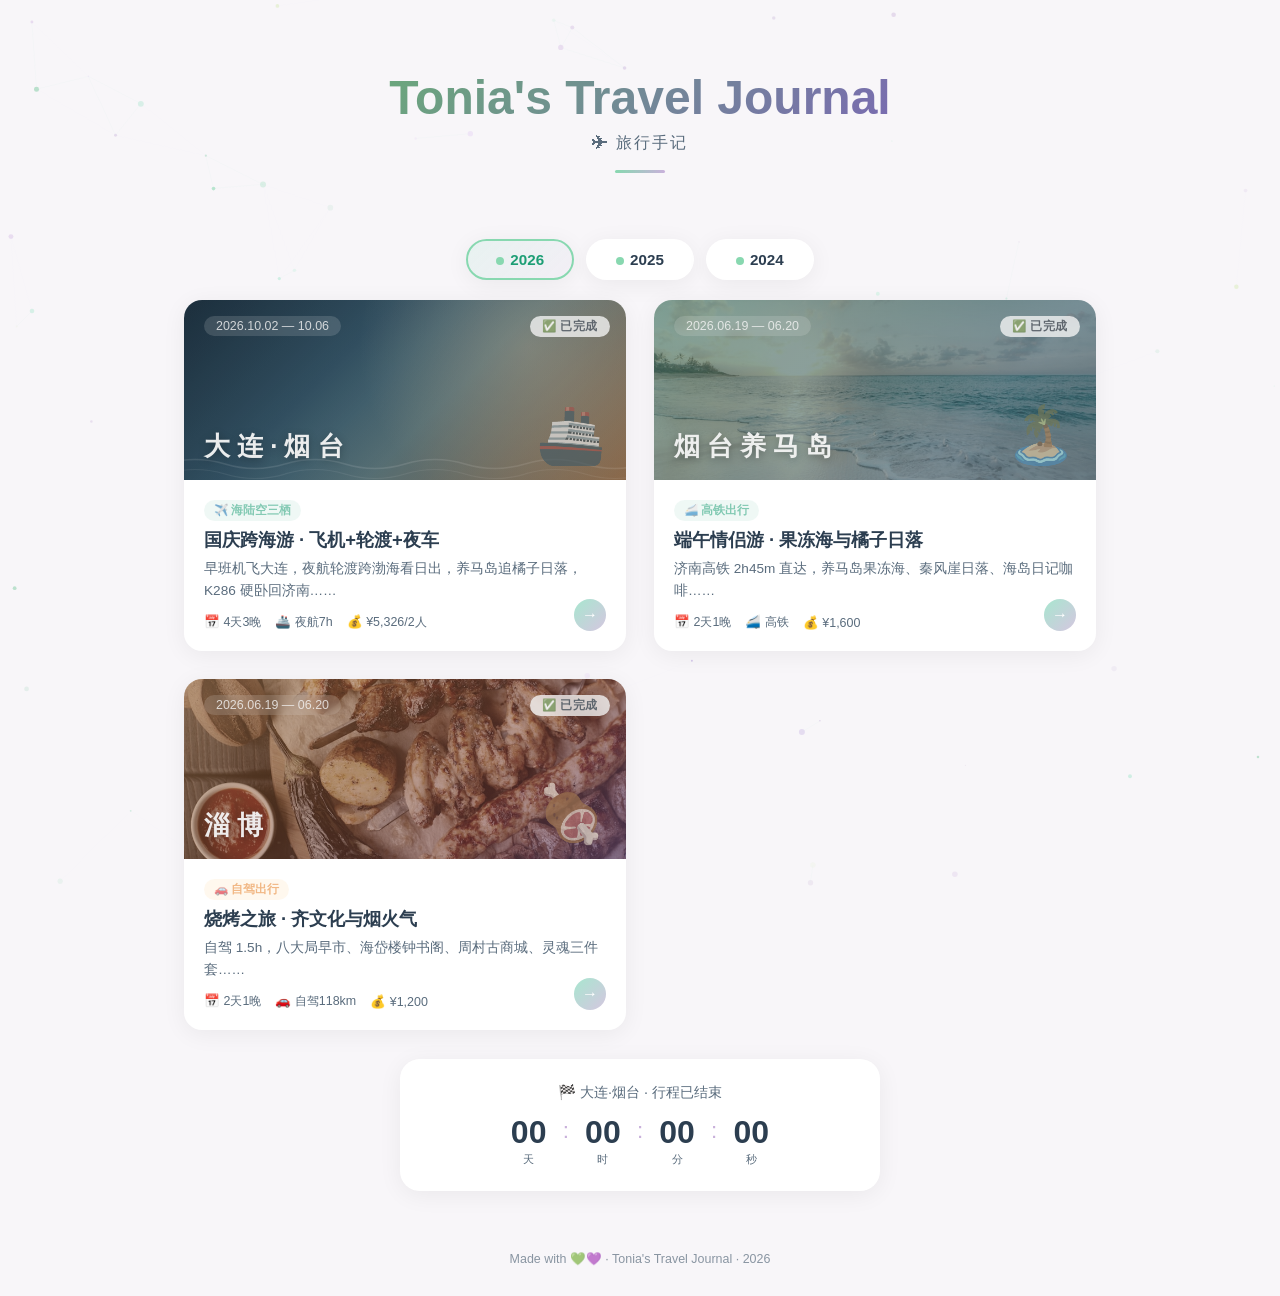
==== index.html @ 4a94d190 "feat: 主页列表显示过期行程状态 - 过期行程自动加「✅ 已完成」徽章并轻度弱化（按 card-date 日期自动判断，无需手工维护） - 行程进行中自动显示「🔥 进行中」徽章 - 倒计时区分「已" ====
<!DOCTYPE html>
<html lang="zh-CN">
<head>
<meta charset="UTF-8">
<meta name="viewport" content="width=device-width, initial-scale=1.0">
<meta name="description" content="Tonia's Travel Journal · 旅行手记 — 记录每一次出发，大连跨海夜航、烟台果冻海、淄博烧烤、更多在路上……">
<meta property="og:title" content="Tonia's Travel Journal · 旅行手记">
<meta property="og:description" content="大连·烟台跨海四日、烟台养马岛果冻海、淄博烧烤烟火气——飞机、轮渡、高铁，攻略尽在旅行手记">
<meta property="og:type" content="website">
<title>Tonia's Travel Journal · 旅行手记</title>
<link rel="icon" type="image/png" sizes="32x32" href="assets/favicon-32.png">
<link rel="icon" type="image/png" sizes="16x16" href="assets/favicon-16.png">
<link rel="apple-touch-icon" sizes="128x128" href="assets/favicon-128.png">
<style>
:root {
    --green-light:#a8e6cf; --green-mid:#88d8b0; --purple-light:#d5c6e0; --purple-mid:#c9b1db;
    --bg:#f8f6f9; --text:#2c3e50; --text-light:#5a6c7d; --white:#fff;
    --shadow:0 4px 24px rgba(0,0,0,0.06); --shadow-hover:0 12px 40px rgba(0,0,0,0.1);
}
*{margin:0;padding:0;box-sizing:border-box}
body{
    font-family:-apple-system,BlinkMacSystemFont,'PingFang SC','Noto Sans SC',sans-serif;
    background:var(--bg);color:var(--text);min-height:100vh;overflow-x:hidden;
}
/* 入场动画 — 弹性渐显 */
body{animation:pageEnter .6s ease-out}
@keyframes pageEnter{from{opacity:0}to{opacity:1}}
/* 页面过渡遮罩 — 毛玻璃 + 波纹 */
#page-transition{
    position:fixed;inset:0;z-index:9999;
    background:radial-gradient(circle at center,rgba(168,230,207,.92),rgba(213,198,224,.96),rgba(200,180,220,.98));
    pointer-events:none;opacity:0;transition:opacity .4s cubic-bezier(.4,0,.2,1);
    display:flex;align-items:center;justify-content:center;
}
#page-transition.active{opacity:1}
#page-transition .ripple{
    width:0;height:0;border-radius:50%;
    background:rgba(255,255,255,.4);
    position:absolute;top:50%;left:50%;transform:translate(-50%,-50%);
    transition:width .45s cubic-bezier(.26,.53,.74,.98),height .45s cubic-bezier(.26,.53,.74,.98);
}
#page-transition.active .ripple{width:120vmax;height:120vmax}
#page-transition .loading-dots{
    position:relative;z-index:1;display:flex;gap:10px;
}
#page-transition .dot{
    width:10px;height:10px;border-radius:50%;background:#fff;
    animation:dotBounce 1.2s ease-in-out infinite;
}
#page-transition .dot:nth-child(1){animation-delay:0s;background:var(--green-mid)}
#page-transition .dot:nth-child(2){animation-delay:.15s;background:var(--purple-mid)}
#page-transition .dot:nth-child(3){animation-delay:.3s;background:var(--green-mid)}
@keyframes dotBounce{0%,80%,100%{transform:translateY(0)}40%{transform:translateY(-16px)}}

/* 粒子 */
#particles{position:fixed;top:0;left:0;width:100%;height:100%;z-index:0;pointer-events:none}

/* 容器 */
.container{position:relative;z-index:1;max-width:960px;margin:0 auto;padding:0 24px}

/* Hero — 渐变光标扫过 */
.hero{text-align:center;padding:70px 20px 20px}
.hero h1{
    font-size:clamp(2rem,5vw,3rem);font-weight:800;
    background:linear-gradient(135deg,#66bb6a 0%,#7e57c2 50%,#66bb6a 100%);
    background-size:200% 200%;-webkit-background-clip:text;-webkit-text-fill-color:transparent;background-clip:text;
    margin-bottom:8px;animation:shimmer 3s ease-in-out infinite;
}
@keyframes shimmer{0%,100%{background-position:0% 50%}50%{background-position:100% 50%}}
.hero .subtitle{font-size:1rem;color:var(--text-light);letter-spacing:2px}
.hero .divider{width:50px;height:3px;background:linear-gradient(90deg,var(--green-mid),var(--purple-mid));border-radius:2px;margin:16px auto}

/* 年度时间线标签 */
.year-tabs{display:flex;justify-content:center;gap:12px;margin:30px 0 10px;flex-wrap:wrap}
.year-tab{
    padding:10px 28px;border-radius:30px;cursor:pointer;font-weight:700;font-size:0.95rem;
    background:var(--white);box-shadow:var(--shadow);transition:all 0.25s;
    border:2px solid transparent;position:relative;z-index:1;
}
.year-tab.active{
    border-color:var(--green-mid);color:#1D9E75;
    background:linear-gradient(135deg,rgba(168,230,207,0.2),rgba(213,198,224,0.15));
}
.year-tab:hover:not(.active){transform:translateY(-2px);box-shadow:var(--shadow-hover)}
.year-tab .year-dot{display:inline-block;width:8px;height:8px;border-radius:50%;background:var(--green-mid);margin-right:6px;vertical-align:middle}
.year-tab.active .year-dot{animation:pulse-dot 1.5s infinite}
@keyframes pulse-dot{0%,100%{opacity:1;transform:scale(1)}50%{opacity:0.4;transform:scale(1.5)}}

/* 年内容 */
.year-content{display:none;animation:fadeInUp 0.5s ease-out}
.year-content.active{display:block}

/* 空年提示 */
.empty-year{text-align:center;padding:40px 20px;color:var(--text-light);opacity:0.6}
.empty-year .empty-icon{font-size:3rem;margin-bottom:8px}

/* 旅行卡片 — 弹性交错入场 */
.travel-grid{display:grid;grid-template-columns:repeat(auto-fit,minmax(340px,1fr));gap:28px;padding:10px 0 30px}
.travel-card{
    background:var(--white);border-radius:18px;overflow:hidden;box-shadow:var(--shadow);
    transition:all .4s cubic-bezier(.34,1.56,.64,1);cursor:pointer;
    text-decoration:none;color:inherit;display:block;position:relative;
    animation:cardSpring .6s cubic-bezier(.34,1.56,.64,1) both;
}
.travel-card:nth-child(1){animation-delay:.08s}
.travel-card:nth-child(2){animation-delay:.18s}
.travel-card:nth-child(3){animation-delay:.28s}
@keyframes cardSpring{from{opacity:0;transform:translateY(40px) scale(.92)}to{opacity:1;transform:translateY(0) scale(1)}}
.travel-card:hover{transform:translateY(-6px) scale(1.015);box-shadow:0 20px 50px rgba(0,0,0,.12)}
.travel-card:active{transform:translateY(-3px) scale(.99)}

/* 卡片头部 */
.card-header-img{height:180px;position:relative;overflow:hidden}
.card-header-img.yantai{background:url('assets/yantai-bg.jpg') center/cover}
.card-header-img.yantai::after{content:'';position:absolute;inset:0;background:linear-gradient(135deg,rgba(29,158,117,.6) 0%,rgba(13,107,79,.5) 30%,rgba(26,107,138,.5) 70%,rgba(13,79,107,.6) 100%);z-index:1}
.card-header-img.zibo{background:url('assets/zibo-bg.jpg') center/cover}
.card-header-img.zibo::after{content:'';position:absolute;inset:0;background:linear-gradient(135deg,rgba(230,126,34,.6) 0%,rgba(211,84,0,.5) 30%,rgba(192,57,43,.5) 70%,rgba(142,68,173,.6) 100%);z-index:1}
/* 大连·烟台 — 纯 CSS 海景（无外部配图依赖） */
.card-header-img.dalian-yantai{
    background-image:
        radial-gradient(circle at 78% 26%, rgba(255,201,122,.38) 0%, transparent 46%),
        url("data:image/svg+xml,%3Csvg xmlns='http://www.w3.org/2000/svg' width='240' height='46'%3E%3Cpath d='M0 30 Q 30 21 60 30 T 120 30 T 180 30 T 240 30' stroke='rgba(255,255,255,0.17)' stroke-width='1.4' fill='none'/%3E%3Cpath d='M0 40 Q 30 31 60 40 T 120 40 T 180 40 T 240 40' stroke='rgba(255,255,255,0.11)' stroke-width='1.2' fill='none'/%3E%3C/svg%3E"),
        linear-gradient(135deg,#08304f 0%,#12567f 34%,#3d7f8c 58%,#b4651f 100%);
    background-size:cover,240px 46px,cover;
    background-position:center,bottom,center;
    background-repeat:no-repeat,repeat-x,no-repeat;
}
.card-header-img.dalian-yantai::after{content:'';position:absolute;inset:0;background:linear-gradient(135deg,rgba(10,58,92,.42) 0%,rgba(29,106,143,.28) 45%,rgba(180,101,31,.34) 100%);z-index:1}
.card-header-img .card-emoji{position:absolute;font-size:3.5rem;bottom:12px;right:20px;opacity:.7;animation:float 3s ease-in-out infinite;z-index:2}
@keyframes float{0%,100%{transform:translateY(0)}50%{transform:translateY(-8px)}}
.card-header-img .card-city{position:absolute;bottom:16px;left:20px;color:rgba(255,255,255,.95);font-size:1.6rem;font-weight:700;text-shadow:0 2px 8px rgba(0,0,0,.3);z-index:2}
.card-header-img .card-date{position:absolute;top:16px;left:20px;color:rgba(255,255,255,.8);font-size:.78rem;background:rgba(255,255,255,.15);padding:3px 12px;border-radius:20px;backdrop-filter:blur(4px);z-index:2}
/* 行程状态徽章 — JS 按 card-date 自动判断插入 */
.card-status{
    position:absolute;top:16px;right:16px;font-size:.72rem;font-weight:700;
    padding:3px 12px;border-radius:20px;z-index:2;backdrop-filter:blur(4px);
    display:inline-flex;align-items:center;gap:4px;letter-spacing:.5px;
}
.card-status.ongoing{background:rgba(230,126,34,.92);color:#fff;box-shadow:0 2px 10px rgba(230,126,34,.4)}
.card-status.past{background:rgba(255,255,255,.78);color:#5a6c7d}
/* 过期行程 — 轻度弱化但仍可点击回看 */
.travel-card.past .card-header-img{filter:saturate(.45) brightness(.96)}
.travel-card.past .trip-type{opacity:.55}
.travel-card.past:hover{transform:translateY(-6px) scale(1.015)} /* 弱化但保留 hover 反馈 */
/* 卡片内容 */
.card-body{padding:20px}
.trip-type{display:inline-block;font-size:.72rem;font-weight:600;padding:3px 10px;border-radius:12px;margin-bottom:6px}
.trip-type.self-drive{background:rgba(255,152,0,.12);color:#e67e22}
.trip-type.train{background:rgba(29,158,117,.12);color:#1D9E75}
.card-body h3{font-size:1.15rem;font-weight:700;margin-bottom:6px}
.card-body p{font-size:.85rem;color:var(--text-light);line-height:1.6;margin-bottom:12px}
.card-meta{display:flex;gap:14px;font-size:.78rem;color:var(--text-light);flex-wrap:wrap}
.card-meta span{display:flex;align-items:center;gap:4px}
.card-arrow{position:absolute;bottom:20px;right:20px;width:32px;height:32px;border-radius:50%;background:linear-gradient(135deg,var(--green-light),var(--purple-light));display:flex;align-items:center;justify-content:center;color:#fff;font-size:1rem;transition:transform .3s}
.travel-card:hover .card-arrow{transform:translateX(4px)}

/* 倒计时 */
.countdown-section{max-width:480px;margin:0 auto 30px;padding:24px 20px;background:var(--white);border-radius:20px;box-shadow:var(--shadow);text-align:center}
.countdown-label{font-size:.9rem;color:var(--text-light);margin-bottom:12px}
.countdown-digits{display:flex;align-items:center;justify-content:center;gap:6px}
.cd-unit{display:flex;flex-direction:column;align-items:center;min-width:56px}
.cd-num{font-size:2rem;font-weight:800;color:var(--text);font-variant-numeric:tabular-nums}
.cd-label{font-size:.68rem;color:var(--text-light);margin-top:2px}
.cd-sep{font-size:1.4rem;color:var(--purple-mid);font-weight:300;align-self:flex-start;margin-top:4px}

.footer{text-align:center;padding:30px 20px;font-size:.78rem;color:var(--text-light);opacity:.7}

@media(max-width:768px){
    .hero{padding:50px 16px 16px}
    .hero h1{font-size:1.7rem}
    .travel-grid{grid-template-columns:1fr;padding:6px 0 30px}
    .year-tab{padding:8px 20px;font-size:.85rem}
    .card-header-img{height:150px}
    .cd-num{font-size:1.5rem}
}
</style>
</head>
<body>

<canvas id="particles"></canvas>
<div id="page-transition"><div class="ripple"></div><div class="loading-dots"><div class="dot"></div><div class="dot"></div><div class="dot"></div></div></div>

<div class="container">
    <header class="hero">
        <h1>Tonia's Travel Journal</h1>
        <p class="subtitle">✈ 旅行手记</p>
        <div class="divider"></div>
    </header>

    <!-- 年度标签 -->
    <div class="year-tabs" id="year-tabs">
        <div class="year-tab active" data-year="2026"><span class="year-dot"></span>2026</div>
        <div class="year-tab" data-year="2025"><span class="year-dot"></span>2025</div>
        <div class="year-tab" data-year="2024"><span class="year-dot"></span>2024</div>
    </div>

    <!-- 2026 -->
    <div class="year-content active" data-year="2026">
        <div class="travel-grid">
            <a href="dalian-yantai-20261001/" class="travel-card" onclick="return navigateTo(event,this.href)">
                <div class="card-header-img dalian-yantai">
                    <div class="card-date">2026.10.02 — 10.06</div>
                    <div class="card-city">大 连 · 烟 台</div>
                    <div class="card-emoji">🚢</div>
                </div>
                <div class="card-body">
                    <span class="trip-type train">✈️ 海陆空三栖</span>
                    <h3>国庆跨海游 · 飞机+轮渡+夜车</h3>
                    <p>早班机飞大连，夜航轮渡跨渤海看日出，养马岛追橘子日落，K286 硬卧回济南……</p>
                    <div class="card-meta">
                        <span>📅 4天3晚</span><span>🚢 夜航7h</span><span>💰 ¥5,326/2人</span>
                    </div>
                </div>
                <div class="card-arrow">→</div>
            </a>
            <a href="yantai/" class="travel-card" onclick="return navigateTo(event,this.href)">
                <div class="card-header-img yantai">
                    <div class="card-date">2026.06.19 — 06.20</div>
                    <div class="card-city">烟 台 养 马 岛</div>
                    <div class="card-emoji">🏝️</div>
                </div>
                <div class="card-body">
                    <span class="trip-type train">🚄 高铁出行</span>
                    <h3>端午情侣游 · 果冻海与橘子日落</h3>
                    <p>济南高铁 2h45m 直达，养马岛果冻海、秦风崖日落、海岛日记咖啡……</p>
                    <div class="card-meta">
                        <span>📅 2天1晚</span><span>🚄 高铁</span><span>💰 ¥1,600</span>
                    </div>
                </div>
                <div class="card-arrow">→</div>
            </a>
            <a href="zibo/" class="travel-card" onclick="return navigateTo(event,this.href)">
                <div class="card-header-img zibo">
                    <div class="card-date">2026.06.19 — 06.20</div>
                    <div class="card-city">淄 博</div>
                    <div class="card-emoji">🍖</div>
                </div>
                <div class="card-body">
                    <span class="trip-type self-drive">🚗 自驾出行</span>
                    <h3>烧烤之旅 · 齐文化与烟火气</h3>
                    <p>自驾 1.5h，八大局早市、海岱楼钟书阁、周村古商城、灵魂三件套……</p>
                    <div class="card-meta">
                        <span>📅 2天1晚</span><span>🚗 自驾118km</span><span>💰 ¥1,200</span>
                    </div>
                </div>
                <div class="card-arrow">→</div>
            </a>
        </div>
        <div class="countdown-section">
            <div class="countdown-label">⏳ 距离出发</div>
            <div class="countdown-digits">
                <div class="cd-unit"><span class="cd-num" id="cd-days">--</span><span class="cd-label">天</span></div>
                <div class="cd-sep">:</div>
                <div class="cd-unit"><span class="cd-num" id="cd-hours">--</span><span class="cd-label">时</span></div>
                <div class="cd-sep">:</div>
                <div class="cd-unit"><span class="cd-num" id="cd-mins">--</span><span class="cd-label">分</span></div>
                <div class="cd-sep">:</div>
                <div class="cd-unit"><span class="cd-num" id="cd-secs">--</span><span class="cd-label">秒</span></div>
            </div>
        </div>
    </div>

    <!-- 2025 -->
    <div class="year-content" data-year="2025">
        <div class="empty-year">
            <div class="empty-icon">🗺️</div>
            <p>2025 年的旅行故事尚未记录</p>
            <p style="font-size:.8rem;margin-top:4px">期待你的第一篇旅行手记 ✨</p>
        </div>
    </div>

    <!-- 2024 -->
    <div class="year-content" data-year="2024">
        <div class="empty-year">
            <div class="empty-icon">🧭</div>
            <p>2024 年的旅行故事尚未记录</p>
            <p style="font-size:.8rem;margin-top:4px">期待你的第一篇旅行手记 ✨</p>
        </div>
    </div>

    <footer class="footer">Made with 💚💜 · Tonia's Travel Journal · 2026</footer>
</div>

<script>
// ========== 粒子动画 ==========
(function(){
    var c=document.getElementById('particles'),ctx=c.getContext('2d'),ps=[],w,h,mouse={x:-999,y:-999};
    function rz(){w=c.width=innerWidth;h=c.height=innerHeight}
    rz();addEventListener('resize',rz);
    if(matchMedia('(pointer:fine)').matches){
        addEventListener('mousemove',function(e){mouse.x=e.clientX;mouse.y=e.clientY});
        addEventListener('mouseleave',function(){mouse.x=-999;mouse.y=-999});
    }
    var gs=['#a8e6cf','#88d8b0','#b8f0d8','#dcedc1','#7ecba1'];
    var ps2=['#d5c6e0','#c9b1db','#e8d5f5','#b39ddb','#dcc8e8'];
    function P(){
        this.x=Math.random()*w;this.y=Math.random()*h;this.s=.6+Math.random()*2.4;
        this.sx=(Math.random()-.5)*.5;this.sy=(Math.random()-.5)*.5;
        this.isG=Math.random()>.5;this.c=this.isG?gs[Math.floor(Math.random()*gs.length)]:ps2[Math.floor(Math.random()*ps2.length)];
        this.a=.15+Math.random()*.35;this.ps=.005+Math.random()*.015;this.pd=Math.random()>.5?1:-1;
    }
    P.prototype.u=function(){
        this.a+=this.ps*this.pd;if(this.a>=.6)this.pd=-1;if(this.a<=.12)this.pd=1;
        var dx=mouse.x-this.x,dy=mouse.y-this.y,dist=Math.sqrt(dx*dx+dy*dy);
        if(dist<150&&dist>0){var f=.3/(dist*.03+1);this.sx+=dx*f*.01;this.sy+=dy*f*.01}
        this.x+=this.sx;this.y+=this.sy;this.sx*=.999;this.sy*=.999;
        if(this.x>w+20)this.x=-20;if(this.x<-20)this.x=w+20;
        if(this.y>h+20)this.y=-20;if(this.y<-20)this.y=h+20;
    };
    P.prototype.d=function(){ctx.beginPath();ctx.arc(this.x,this.y,this.s,0,Math.PI*2);ctx.fillStyle=this.c;ctx.globalAlpha=this.a;ctx.fill();ctx.globalAlpha=1};
    var cnt=Math.min(Math.floor(w*h/15000),90);
    for(var i=0;i<cnt;i++)ps.push(new P());
    function anim(){
        ctx.clearRect(0,0,w,h);
        for(var i=0;i<ps.length;i++){ps[i].u();ps[i].d();
            for(var j=i+1;j<ps.length;j++){var dx=ps[i].x-ps[j].x,dy=ps[i].y-ps[j].y,d=dx*dx+dy*dy;
                if(d<10000){ctx.beginPath();ctx.moveTo(ps[i].x,ps[i].y);ctx.lineTo(ps[j].x,ps[j].y);
                    ctx.strokeStyle=d<5000?'rgba(168,230,207,.1)':'rgba(213,198,224,.05)';ctx.lineWidth=.5;ctx.stroke()}}}
        requestAnimationFrame(anim);
    }
    anim();
})();

// ========== 年度切换 ==========
document.getElementById('year-tabs').addEventListener('click',function(e){
    var tab=e.target.closest('.year-tab');if(!tab)return;
    var year=tab.dataset.year;
    document.querySelectorAll('.year-tab').forEach(function(t){t.classList.toggle('active',t===tab)});
    document.querySelectorAll('.year-content').forEach(function(c){c.classList.toggle('active',c.dataset.year===year)});
});

// ========== 行程状态自动标识（已过期 / 进行中） ==========
// 解析卡片 .card-date 文本（如 "2026.10.02 — 10.06"），按当天日期自动打状态：
// 结束日 < 今天 → 已完成（徽章+弱化）；今天在行程内 → 进行中（徽章）。未来行程不加徽章。
(function(){
    var today=new Date();today.setHours(0,0,0,0);
    document.querySelectorAll('.travel-card .card-date').forEach(function(el){
        var m=el.textContent.trim().match(/(\d{4})\.(\d{2})\.(\d{2})(?:\s*[—–-]\s*(\d{1,2})\.(\d{1,2}))?/);
        if(!m)return;
        var y=+m[1],sm=+m[2],sd=+m[3];
        var em=m[4]?+m[4]:sm,ed=m[5]?+m[5]:sd;
        var start=new Date(y,sm-1,sd),end=new Date(y,em-1,ed);
        var card=el.closest('.travel-card'),img=el.parentElement;
        if(today>end){
            card.classList.add('past');
            var b=document.createElement('div');
            b.className='card-status past';b.textContent='✅ 已完成';
            img.appendChild(b);
        }else if(today>=start&&today<=end){
            var b2=document.createElement('div');
            b2.className='card-status ongoing';b2.textContent='🔥 进行中';
            img.appendChild(b2);
        }
    });
})();

// ========== 页面过渡动画 ==========
var transition=document.getElementById('page-transition');
function navigateTo(e,url){
    e.preventDefault();
    transition.classList.add('active');
    setTimeout(function(){window.location.href=url},350);
    return false;
}
// 从子页面返回时检测 referrer
(function(){
    if(document.referrer&&(document.referrer.includes('yantai')||document.referrer.includes('zibo')||document.referrer.includes('dalian'))){
        transition.classList.add('active');
        setTimeout(function(){transition.classList.remove('active')},100);
    }
})();

// ========== 倒计时 ==========
(function(){
    // 大连·烟台国庆行程：2026-10-02 05:00 从制锦市出发，10-06 23:59 结束
    var target=new Date('2026-10-02T05:00:00+08:00').getTime();
    var tripEnd=new Date('2026-10-06T23:59:59+08:00').getTime();
    var de=document.getElementById('cd-days'),he=document.getElementById('cd-hours'),me=document.getElementById('cd-mins'),se=document.getElementById('cd-secs');
    var lbl=document.querySelector('.countdown-label');
    function pad(n){return n<10?'0'+n:n}
    function tick(){
        var now=Date.now(),diff=target-now;
        if(diff<=0){
            de.textContent='00';he.textContent='00';me.textContent='00';se.textContent='00';
            if(lbl)lbl.textContent=now>tripEnd?'🏁 大连·烟台 · 行程已结束':'🎉 已在路上 · 大连·烟台';
            return}
        de.textContent=pad(Math.floor(diff/864e5));
        he.textContent=pad(Math.floor((diff%864e5)/36e5));
        me.textContent=pad(Math.floor((diff%36e5)/6e4));
        se.textContent=pad(Math.floor((diff%6e4)/1e3));
    }
    tick();setInterval(tick,1e3);
})();
</script>
</body>
</html>
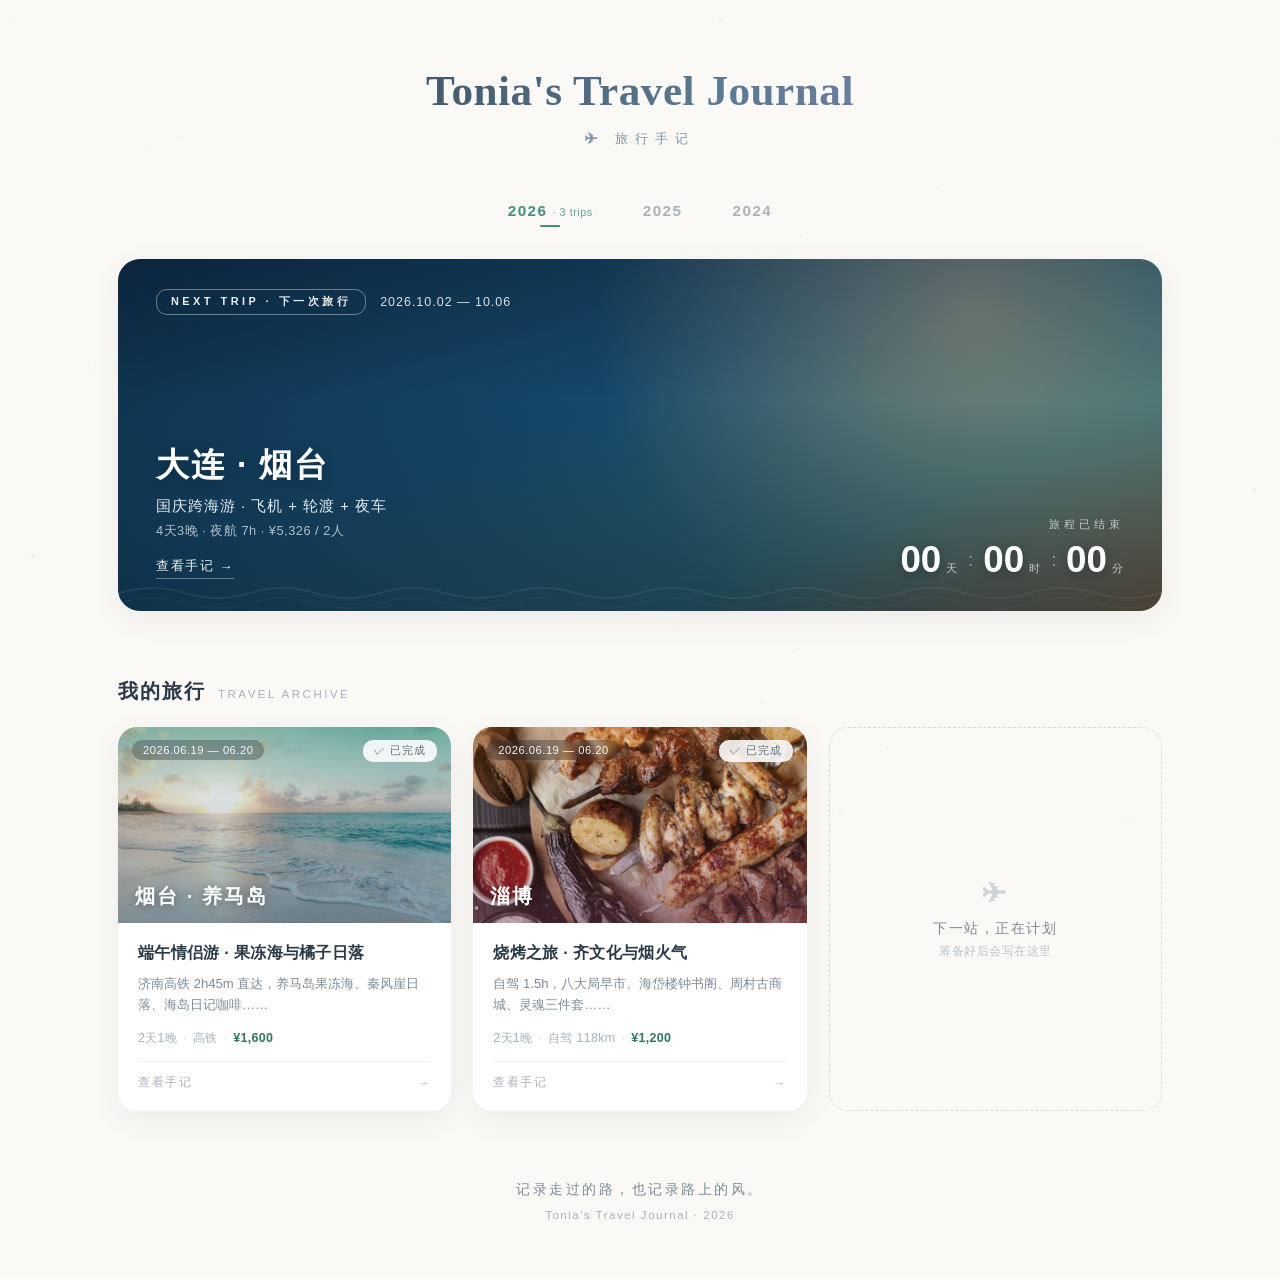
==== commit 75cc127d: "feat: 主页 UI 重构为数字旅行手账风格 - 整体宽度收至 1100px，暖白底色 + Georgia serif 杂志感标题 - 年份切换弱化为文字 + 细下划线（2026 · 3 trips" ====
--- a/index.html
+++ b/index.html
@@ -12,24 +12,29 @@
 <link rel="icon" type="image/png" sizes="16x16" href="assets/favicon-16.png">
 <link rel="apple-touch-icon" sizes="128x128" href="assets/favicon-128.png">
 <style>
-:root {
-    --green-light:#a8e6cf; --green-mid:#88d8b0; --purple-light:#d5c6e0; --purple-mid:#c9b1db;
-    --bg:#f8f6f9; --text:#2c3e50; --text-light:#5a6c7d; --white:#fff;
-    --shadow:0 4px 24px rgba(0,0,0,0.06); --shadow-hover:0 12px 40px rgba(0,0,0,0.1);
+:root{
+    --bg:#faf9f6; --card:#ffffff;
+    --text:#2c3a47; --text-light:#7d8b99; --text-faint:#a8b2bc;
+    --teal:#3f9179; --teal-deep:#2e7562;
+    --mist:#7d95ad; --lav:#a99bc4;
+    --orange:#cf8a55;
+    --shadow:0 8px 30px rgba(44,58,71,.07);
+    --shadow-hover:0 14px 40px rgba(44,58,71,.12);
 }
 *{margin:0;padding:0;box-sizing:border-box}
 body{
     font-family:-apple-system,BlinkMacSystemFont,'PingFang SC','Noto Sans SC',sans-serif;
     background:var(--bg);color:var(--text);min-height:100vh;overflow-x:hidden;
-}
-/* 入场动画 — 弹性渐显 */
+    -webkit-font-smoothing:antialiased;
+}
 body{animation:pageEnter .6s ease-out}
 @keyframes pageEnter{from{opacity:0}to{opacity:1}}
-/* 页面过渡遮罩 — 毛玻璃 + 波纹 */
+
+/* 页面过渡遮罩 */
 #page-transition{
     position:fixed;inset:0;z-index:9999;
-    background:radial-gradient(circle at center,rgba(168,230,207,.92),rgba(213,198,224,.96),rgba(200,180,220,.98));
-    pointer-events:none;opacity:0;transition:opacity .4s cubic-bezier(.4,0,.2,1);
+    background:radial-gradient(circle at center,rgba(228,240,234,.94),rgba(226,222,238,.96));
+    pointer-events:none;opacity:0;transition:opacity .35s ease;
     display:flex;align-items:center;justify-content:center;
 }
 #page-transition.active{opacity:1}
@@ -40,138 +45,204 @@
     transition:width .45s cubic-bezier(.26,.53,.74,.98),height .45s cubic-bezier(.26,.53,.74,.98);
 }
 #page-transition.active .ripple{width:120vmax;height:120vmax}
-#page-transition .loading-dots{
-    position:relative;z-index:1;display:flex;gap:10px;
-}
-#page-transition .dot{
-    width:10px;height:10px;border-radius:50%;background:#fff;
-    animation:dotBounce 1.2s ease-in-out infinite;
-}
-#page-transition .dot:nth-child(1){animation-delay:0s;background:var(--green-mid)}
-#page-transition .dot:nth-child(2){animation-delay:.15s;background:var(--purple-mid)}
-#page-transition .dot:nth-child(3){animation-delay:.3s;background:var(--green-mid)}
-@keyframes dotBounce{0%,80%,100%{transform:translateY(0)}40%{transform:translateY(-16px)}}
-
-/* 粒子 */
+#page-transition .loading-dots{position:relative;z-index:1;display:flex;gap:9px}
+#page-transition .dot{width:8px;height:8px;border-radius:50%;background:#fff;animation:dotBounce 1.2s ease-in-out infinite}
+#page-transition .dot:nth-child(1){animation-delay:0s;background:var(--teal)}
+#page-transition .dot:nth-child(2){animation-delay:.15s;background:var(--lav)}
+#page-transition .dot:nth-child(3){animation-delay:.3s;background:var(--teal)}
+@keyframes dotBounce{0%,80%,100%{transform:translateY(0)}40%{transform:translateY(-12px)}}
+
+/* 背景 — 轻微星点轨迹 */
 #particles{position:fixed;top:0;left:0;width:100%;height:100%;z-index:0;pointer-events:none}
 
-/* 容器 */
-.container{position:relative;z-index:1;max-width:960px;margin:0 auto;padding:0 24px}
-
-/* Hero — 渐变光标扫过 */
-.hero{text-align:center;padding:70px 20px 20px}
+/* 容器 — 旅行杂志宽度 */
+.container{position:relative;z-index:1;max-width:1100px;margin:0 auto;padding:0 28px}
+
+/* ─── Header ─── */
+.hero{text-align:center;padding:66px 20px 0}
 .hero h1{
-    font-size:clamp(2rem,5vw,3rem);font-weight:800;
-    background:linear-gradient(135deg,#66bb6a 0%,#7e57c2 50%,#66bb6a 100%);
-    background-size:200% 200%;-webkit-background-clip:text;-webkit-text-fill-color:transparent;background-clip:text;
-    margin-bottom:8px;animation:shimmer 3s ease-in-out infinite;
-}
-@keyframes shimmer{0%,100%{background-position:0% 50%}50%{background-position:100% 50%}}
-.hero .subtitle{font-size:1rem;color:var(--text-light);letter-spacing:2px}
-.hero .divider{width:50px;height:3px;background:linear-gradient(90deg,var(--green-mid),var(--purple-mid));border-radius:2px;margin:16px auto}
-
-/* 年度时间线标签 */
-.year-tabs{display:flex;justify-content:center;gap:12px;margin:30px 0 10px;flex-wrap:wrap}
+    font-family:Georgia,'Times New Roman','Noto Serif SC',serif;
+    font-size:clamp(2rem,4.4vw,2.7rem);font-weight:600;letter-spacing:.5px;
+    background:linear-gradient(118deg,#2c3a47 0%,#5b7a93 58%,#8a7fae 100%);
+    -webkit-background-clip:text;-webkit-text-fill-color:transparent;background-clip:text;
+}
+.hero .subtitle{
+    margin-top:15px;font-size:.82rem;color:var(--mist);letter-spacing:7px;font-weight:400;
+}
+
+/* ─── 年份切换 — 弱化为文字 + 细下划线 ─── */
+.year-tabs{display:flex;justify-content:center;gap:46px;margin-top:50px}
 .year-tab{
-    padding:10px 28px;border-radius:30px;cursor:pointer;font-weight:700;font-size:0.95rem;
-    background:var(--white);box-shadow:var(--shadow);transition:all 0.25s;
-    border:2px solid transparent;position:relative;z-index:1;
-}
-.year-tab.active{
-    border-color:var(--green-mid);color:#1D9E75;
-    background:linear-gradient(135deg,rgba(168,230,207,0.2),rgba(213,198,224,0.15));
-}
-.year-tab:hover:not(.active){transform:translateY(-2px);box-shadow:var(--shadow-hover)}
-.year-tab .year-dot{display:inline-block;width:8px;height:8px;border-radius:50%;background:var(--green-mid);margin-right:6px;vertical-align:middle}
-.year-tab.active .year-dot{animation:pulse-dot 1.5s infinite}
-@keyframes pulse-dot{0%,100%{opacity:1;transform:scale(1)}50%{opacity:0.4;transform:scale(1.5)}}
-
-/* 年内容 */
-.year-content{display:none;animation:fadeInUp 0.5s ease-out}
+    cursor:pointer;font-size:.95rem;font-weight:600;letter-spacing:1.5px;
+    color:var(--text-faint);padding:4px 2px;position:relative;transition:color .22s ease;
+}
+.year-tab .n{font-size:.68rem;font-weight:400;letter-spacing:.5px;margin-left:5px;opacity:.8}
+.year-tab:hover{color:var(--text-light)}
+.year-tab.active{color:var(--teal)}
+.year-tab.active::after{
+    content:'';position:absolute;left:50%;transform:translateX(-50%);bottom:-4px;
+    width:20px;height:2px;border-radius:1px;background:var(--teal);
+}
+.year-content{display:none;animation:fadeInUp .45s ease-out}
 .year-content.active{display:block}
+@keyframes fadeInUp{from{opacity:0;transform:translateY(10px)}to{opacity:1;transform:translateY(0)}}
 
 /* 空年提示 */
-.empty-year{text-align:center;padding:40px 20px;color:var(--text-light);opacity:0.6}
-.empty-year .empty-icon{font-size:3rem;margin-bottom:8px}
-
-/* 旅行卡片 — 弹性交错入场 */
-.travel-grid{display:grid;grid-template-columns:repeat(auto-fit,minmax(340px,1fr));gap:28px;padding:10px 0 30px}
-.travel-card{
-    background:var(--white);border-radius:18px;overflow:hidden;box-shadow:var(--shadow);
-    transition:all .4s cubic-bezier(.34,1.56,.64,1);cursor:pointer;
-    text-decoration:none;color:inherit;display:block;position:relative;
-    animation:cardSpring .6s cubic-bezier(.34,1.56,.64,1) both;
-}
-.travel-card:nth-child(1){animation-delay:.08s}
-.travel-card:nth-child(2){animation-delay:.18s}
-.travel-card:nth-child(3){animation-delay:.28s}
-@keyframes cardSpring{from{opacity:0;transform:translateY(40px) scale(.92)}to{opacity:1;transform:translateY(0) scale(1)}}
-.travel-card:hover{transform:translateY(-6px) scale(1.015);box-shadow:0 20px 50px rgba(0,0,0,.12)}
-.travel-card:active{transform:translateY(-3px) scale(.99)}
-
-/* 卡片头部 */
-.card-header-img{height:180px;position:relative;overflow:hidden}
-.card-header-img.yantai{background:url('assets/yantai-bg.jpg') center/cover}
-.card-header-img.yantai::after{content:'';position:absolute;inset:0;background:linear-gradient(135deg,rgba(29,158,117,.6) 0%,rgba(13,107,79,.5) 30%,rgba(26,107,138,.5) 70%,rgba(13,79,107,.6) 100%);z-index:1}
-.card-header-img.zibo{background:url('assets/zibo-bg.jpg') center/cover}
-.card-header-img.zibo::after{content:'';position:absolute;inset:0;background:linear-gradient(135deg,rgba(230,126,34,.6) 0%,rgba(211,84,0,.5) 30%,rgba(192,57,43,.5) 70%,rgba(142,68,173,.6) 100%);z-index:1}
-/* 大连·烟台 — 纯 CSS 海景（无外部配图依赖） */
-.card-header-img.dalian-yantai{
+.empty-year{text-align:center;padding:72px 20px;color:var(--text-faint)}
+.empty-year .empty-icon{font-size:2.2rem;margin-bottom:12px;opacity:.7}
+.empty-year p{font-size:.9rem;letter-spacing:1px}
+.empty-year p+p{font-size:.78rem;margin-top:6px;opacity:.8}
+
+/* ─── NEXT TRIP 主卡片 ─── */
+.next-trip{
+    display:block;margin-top:36px;text-decoration:none;color:#fff;
+    border-radius:22px;overflow:hidden;position:relative;
     background-image:
-        radial-gradient(circle at 78% 26%, rgba(255,201,122,.38) 0%, transparent 46%),
-        url("data:image/svg+xml,%3Csvg xmlns='http://www.w3.org/2000/svg' width='240' height='46'%3E%3Cpath d='M0 30 Q 30 21 60 30 T 120 30 T 180 30 T 240 30' stroke='rgba(255,255,255,0.17)' stroke-width='1.4' fill='none'/%3E%3Cpath d='M0 40 Q 30 31 60 40 T 120 40 T 180 40 T 240 40' stroke='rgba(255,255,255,0.11)' stroke-width='1.2' fill='none'/%3E%3C/svg%3E"),
-        linear-gradient(135deg,#08304f 0%,#12567f 34%,#3d7f8c 58%,#b4651f 100%);
-    background-size:cover,240px 46px,cover;
+        radial-gradient(circle at 82% 16%, rgba(255,196,128,.38) 0%, transparent 42%),
+        url("data:image/svg+xml,%3Csvg xmlns='http://www.w3.org/2000/svg' width='260' height='52'%3E%3Cpath d='M0 34 Q 32 24 65 34 T 130 34 T 195 34 T 260 34' stroke='rgba(255,255,255,0.16)' stroke-width='1.4' fill='none'/%3E%3Cpath d='M0 44 Q 32 34 65 44 T 130 44 T 195 44 T 260 44' stroke='rgba(255,255,255,0.10)' stroke-width='1.2' fill='none'/%3E%3C/svg%3E"),
+        linear-gradient(158deg,#0c2740 0%,#15496b 44%,#2c6a78 74%,#9c6330 108%);
+    background-size:cover,260px 52px,cover;
     background-position:center,bottom,center;
     background-repeat:no-repeat,repeat-x,no-repeat;
-}
-.card-header-img.dalian-yantai::after{content:'';position:absolute;inset:0;background:linear-gradient(135deg,rgba(10,58,92,.42) 0%,rgba(29,106,143,.28) 45%,rgba(180,101,31,.34) 100%);z-index:1}
-.card-header-img .card-emoji{position:absolute;font-size:3.5rem;bottom:12px;right:20px;opacity:.7;animation:float 3s ease-in-out infinite;z-index:2}
-@keyframes float{0%,100%{transform:translateY(0)}50%{transform:translateY(-8px)}}
-.card-header-img .card-city{position:absolute;bottom:16px;left:20px;color:rgba(255,255,255,.95);font-size:1.6rem;font-weight:700;text-shadow:0 2px 8px rgba(0,0,0,.3);z-index:2}
-.card-header-img .card-date{position:absolute;top:16px;left:20px;color:rgba(255,255,255,.8);font-size:.78rem;background:rgba(255,255,255,.15);padding:3px 12px;border-radius:20px;backdrop-filter:blur(4px);z-index:2}
-/* 行程状态徽章 — JS 按 card-date 自动判断插入 */
+    box-shadow:var(--shadow);
+    transition:box-shadow .25s ease,transform .25s ease;
+}
+.next-trip::after{
+    content:'';position:absolute;inset:0;
+    background:linear-gradient(180deg,rgba(10,25,40,.16) 0%,rgba(10,25,40,.02) 40%,rgba(10,25,40,.5) 100%);
+    pointer-events:none;
+}
+.next-trip:hover{box-shadow:var(--shadow-hover);transform:translateY(-3px)}
+.next-trip:hover .nt-cta .ar{transform:translateX(4px)}
+.nt-content{position:relative;z-index:2;padding:30px 38px 32px;min-height:352px;display:flex;flex-direction:column}
+.nt-top{display:flex;align-items:center;gap:14px;flex-wrap:wrap}
+.nt-badge{
+    font-size:.68rem;font-weight:600;letter-spacing:3.5px;
+    color:rgba(255,255,255,.92);border:1px solid rgba(255,255,255,.4);
+    padding:5px 14px;border-radius:11px;backdrop-filter:blur(2px);
+}
+.nt-date{font-size:.78rem;letter-spacing:1px;color:rgba(255,255,255,.85)}
+.nt-main{display:flex;justify-content:space-between;align-items:flex-end;gap:32px;margin-top:auto;padding-top:56px}
+.nt-info h2{font-size:2.05rem;font-weight:700;letter-spacing:2px;text-shadow:0 2px 12px rgba(10,25,40,.35)}
+.nt-sub{margin-top:9px;font-size:.92rem;letter-spacing:1px;color:rgba(255,255,255,.9)}
+.nt-meta{margin-top:7px;font-size:.8rem;letter-spacing:.5px;color:rgba(255,255,255,.68)}
+.nt-cta{
+    display:inline-flex;align-items:center;gap:6px;margin-top:18px;
+    font-size:.8rem;letter-spacing:1.5px;color:rgba(255,255,255,.92);
+    border-bottom:1px solid rgba(255,255,255,.35);padding-bottom:3px;
+}
+.nt-cta .ar{display:inline-block;transition:transform .25s ease}
+/* NEXT TRIP 倒计时 */
+.nt-countdown{text-align:right;flex-shrink:0}
+.nt-cd-label{font-size:.7rem;letter-spacing:4px;color:rgba(255,255,255,.68);margin-bottom:10px}
+.nt-cd-digits{display:flex;align-items:baseline;gap:10px}
+.nt-cd-digits em{font-style:normal;font-size:1.1rem;font-weight:300;color:rgba(255,255,255,.5);align-self:center}
+.cd{display:inline-flex;align-items:baseline}
+.cd span{font-size:2.3rem;font-weight:700;font-variant-numeric:tabular-nums;line-height:1;text-shadow:0 2px 10px rgba(10,25,40,.3)}
+.cd i{font-style:normal;font-size:.68rem;margin-left:5px;color:rgba(255,255,255,.7);letter-spacing:1px}
+
+/* ─── 我的旅行 / Travel Archive ─── */
+.archive-head{margin-top:66px;display:flex;align-items:baseline;gap:12px}
+.archive-head h2{font-size:1.28rem;font-weight:700;letter-spacing:2px}
+.archive-head span{font-size:.72rem;letter-spacing:2.5px;color:var(--text-faint);font-weight:400}
+.archive-grid{display:grid;grid-template-columns:repeat(3,1fr);gap:22px;margin-top:22px}
+
+/* 历史旅行卡片 */
+.archive-card{
+    background:var(--card);border-radius:19px;overflow:hidden;
+    box-shadow:var(--shadow);text-decoration:none;color:inherit;display:block;
+    transition:transform .24s ease,box-shadow .24s ease;
+}
+.archive-card:hover{transform:translateY(-3px);box-shadow:var(--shadow-hover)}
+.archive-card:active{transform:translateY(-1px)}
+.card-media{position:relative;height:196px;overflow:hidden}
+.card-media i{position:absolute;inset:-4%;display:block;transition:transform .28s ease}
+.archive-card.yantai .card-media i{background:url('assets/yantai-bg.jpg') center/cover}
+.archive-card.zibo .card-media i{background:url('assets/zibo-bg.jpg') center/cover}
+.archive-card:hover .card-media i{transform:scale(1.035)}
+.card-media::after{
+    content:'';position:absolute;inset:0;
+    background:linear-gradient(180deg,rgba(28,40,52,.18) 0%,rgba(28,40,52,0) 34%,rgba(28,40,52,.44) 100%);
+}
+.archive-card.yantai .card-media::after{background:linear-gradient(180deg,rgba(29,158,117,.34) 0%,rgba(29,158,117,.04) 36%,rgba(13,79,107,.42) 100%)}
+.archive-card.zibo .card-media::after{background:linear-gradient(180deg,rgba(192,100,32,.3) 0%,rgba(192,100,32,.04) 36%,rgba(142,68,90,.4) 100%)}
+.card-date{
+    position:absolute;top:13px;left:14px;z-index:2;
+    font-size:.7rem;letter-spacing:.5px;color:rgba(255,255,255,.94);
+    background:rgba(20,30,40,.3);padding:4px 11px;border-radius:10px;backdrop-filter:blur(3px);
+}
+.card-city{
+    position:absolute;left:17px;bottom:13px;z-index:2;
+    font-size:1.28rem;font-weight:600;letter-spacing:2px;color:#fff;
+    text-shadow:0 1px 8px rgba(20,30,40,.4);
+}
+/* 状态标签 — 手账质感 */
 .card-status{
-    position:absolute;top:16px;right:16px;font-size:.72rem;font-weight:700;
-    padding:3px 12px;border-radius:20px;z-index:2;backdrop-filter:blur(4px);
-    display:inline-flex;align-items:center;gap:4px;letter-spacing:.5px;
-}
-.card-status.ongoing{background:rgba(230,126,34,.92);color:#fff;box-shadow:0 2px 10px rgba(230,126,34,.4)}
-.card-status.past{background:rgba(255,255,255,.78);color:#5a6c7d}
-/* 过期行程 — 轻度弱化但仍可点击回看 */
-.travel-card.past .card-header-img{filter:saturate(.45) brightness(.96)}
-.travel-card.past .trip-type{opacity:.55}
-.travel-card.past:hover{transform:translateY(-6px) scale(1.015)} /* 弱化但保留 hover 反馈 */
-/* 卡片内容 */
-.card-body{padding:20px}
-.trip-type{display:inline-block;font-size:.72rem;font-weight:600;padding:3px 10px;border-radius:12px;margin-bottom:6px}
-.trip-type.self-drive{background:rgba(255,152,0,.12);color:#e67e22}
-.trip-type.train{background:rgba(29,158,117,.12);color:#1D9E75}
-.card-body h3{font-size:1.15rem;font-weight:700;margin-bottom:6px}
-.card-body p{font-size:.85rem;color:var(--text-light);line-height:1.6;margin-bottom:12px}
-.card-meta{display:flex;gap:14px;font-size:.78rem;color:var(--text-light);flex-wrap:wrap}
-.card-meta span{display:flex;align-items:center;gap:4px}
-.card-arrow{position:absolute;bottom:20px;right:20px;width:32px;height:32px;border-radius:50%;background:linear-gradient(135deg,var(--green-light),var(--purple-light));display:flex;align-items:center;justify-content:center;color:#fff;font-size:1rem;transition:transform .3s}
-.travel-card:hover .card-arrow{transform:translateX(4px)}
-
-/* 倒计时 */
-.countdown-section{max-width:480px;margin:0 auto 30px;padding:24px 20px;background:var(--white);border-radius:20px;box-shadow:var(--shadow);text-align:center}
-.countdown-label{font-size:.9rem;color:var(--text-light);margin-bottom:12px}
-.countdown-digits{display:flex;align-items:center;justify-content:center;gap:6px}
-.cd-unit{display:flex;flex-direction:column;align-items:center;min-width:56px}
-.cd-num{font-size:2rem;font-weight:800;color:var(--text);font-variant-numeric:tabular-nums}
-.cd-label{font-size:.68rem;color:var(--text-light);margin-top:2px}
-.cd-sep{font-size:1.4rem;color:var(--purple-mid);font-weight:300;align-self:flex-start;margin-top:4px}
-
-.footer{text-align:center;padding:30px 20px;font-size:.78rem;color:var(--text-light);opacity:.7}
-
-@media(max-width:768px){
-    .hero{padding:50px 16px 16px}
-    .hero h1{font-size:1.7rem}
-    .travel-grid{grid-template-columns:1fr;padding:6px 0 30px}
-    .year-tab{padding:8px 20px;font-size:.85rem}
-    .card-header-img{height:150px}
-    .cd-num{font-size:1.5rem}
+    position:absolute;top:13px;right:14px;z-index:2;
+    font-size:.68rem;font-weight:500;letter-spacing:1px;
+    padding:4px 11px;border-radius:10px;
+}
+.card-status.past{background:rgba(255,255,255,.88);color:#61707d}
+.card-status.ongoing{background:rgba(207,138,85,.94);color:#fff}
+/* 过期卡片弱化 */
+.archive-card.past .card-media i{filter:saturate(.68) brightness(.97)}
+
+.card-body{padding:18px 20px 20px}
+.card-body h3{font-size:1.02rem;font-weight:700;letter-spacing:.3px;line-height:1.45}
+.card-body .desc{
+    margin-top:8px;font-size:.82rem;color:var(--text-light);line-height:1.65;
+    display:-webkit-box;-webkit-line-clamp:2;-webkit-box-orient:vertical;overflow:hidden;
+}
+.card-meta{margin-top:14px;font-size:.78rem;color:var(--text-faint);letter-spacing:.3px;display:flex;align-items:center;gap:6px;flex-wrap:wrap}
+.card-meta .dot-sep{opacity:.5}
+.card-meta b{font-weight:600;color:var(--teal-deep);font-variant-numeric:tabular-nums}
+.card-cta{
+    margin-top:14px;padding-top:13px;border-top:1px solid rgba(44,58,71,.07);
+    font-size:.74rem;letter-spacing:1.5px;color:var(--text-faint);
+    display:flex;align-items:center;justify-content:space-between;transition:color .22s ease;
+}
+.card-cta .ar{display:inline-block;transition:transform .25s ease}
+.archive-card:hover .card-cta{color:var(--teal)}
+.archive-card:hover .card-cta .ar{transform:translateX(4px)}
+
+/* 占位卡 — 下一站 */
+.archive-card.placeholder{
+    border:1.5px dashed rgba(44,58,71,.16);box-shadow:none;background:transparent;
+    display:flex;align-items:center;justify-content:center;min-height:380px;cursor:default;
+    transition:border-color .24s ease;
+}
+.archive-card.placeholder:hover{transform:none;box-shadow:none;border-color:rgba(63,145,121,.3)}
+.ph-body{text-align:center;color:var(--text-faint);padding:30px}
+.ph-body .ph-icon{font-size:1.5rem;opacity:.55;display:block}
+.ph-body p{margin-top:12px;font-size:.88rem;letter-spacing:1.5px;color:var(--text-light)}
+.ph-body .ph-sub{display:block;margin-top:6px;font-size:.72rem;letter-spacing:.5px;opacity:.75}
+
+/* ─── Footer ─── */
+.footer{text-align:center;padding:70px 20px 58px}
+.footer .f-quote{font-size:.85rem;color:var(--text-light);letter-spacing:2.5px}
+.footer .f-meta{margin-top:10px;font-size:.72rem;color:var(--text-faint);letter-spacing:1.5px}
+
+/* ─── 响应式 ─── */
+@media(max-width:1199px){
+    .archive-grid{grid-template-columns:repeat(2,1fr)}
+}
+@media(max-width:767px){
+    .hero{padding:52px 16px 0}
+    .hero h1{font-size:1.72rem}
+    .hero .subtitle{letter-spacing:5px;font-size:.78rem}
+    .year-tabs{gap:32px;margin-top:40px}
+    .container{padding:0 18px}
+    .next-trip{border-radius:19px}
+    .nt-content{padding:24px 22px 26px;min-height:0}
+    .nt-main{flex-direction:column;align-items:flex-start;gap:26px;padding-top:40px}
+    .nt-info h2{font-size:1.6rem}
+    .nt-countdown{text-align:left}
+    .cd span{font-size:1.9rem}
+    .archive-grid{grid-template-columns:1fr;gap:18px}
+    .archive-head{margin-top:52px}
+    .card-media{height:200px}
+    .archive-card.placeholder{min-height:180px}
+    .footer{padding:56px 20px 48px}
 }
 </style>
 </head>
@@ -181,82 +252,91 @@
 <div id="page-transition"><div class="ripple"></div><div class="loading-dots"><div class="dot"></div><div class="dot"></div><div class="dot"></div></div></div>
 
 <div class="container">
+
     <header class="hero">
         <h1>Tonia's Travel Journal</h1>
         <p class="subtitle">✈ 旅行手记</p>
-        <div class="divider"></div>
     </header>
 
-    <!-- 年度标签 -->
+    <!-- 年份切换 -->
     <div class="year-tabs" id="year-tabs">
-        <div class="year-tab active" data-year="2026"><span class="year-dot"></span>2026</div>
-        <div class="year-tab" data-year="2025"><span class="year-dot"></span>2025</div>
-        <div class="year-tab" data-year="2024"><span class="year-dot"></span>2024</div>
+        <div class="year-tab active" data-year="2026">2026<span class="n">· 3 trips</span></div>
+        <div class="year-tab" data-year="2025">2025</div>
+        <div class="year-tab" data-year="2024">2024</div>
     </div>
 
     <!-- 2026 -->
     <div class="year-content active" data-year="2026">
-        <div class="travel-grid">
-            <a href="dalian-yantai-20261001/" class="travel-card" onclick="return navigateTo(event,this.href)">
-                <div class="card-header-img dalian-yantai">
-                    <div class="card-date">2026.10.02 — 10.06</div>
-                    <div class="card-city">大 连 · 烟 台</div>
-                    <div class="card-emoji">🚢</div>
+
+        <!-- NEXT TRIP — 下一次旅行 -->
+        <a href="dalian-yantai-20261001/" class="next-trip" onclick="return navigateTo(event,this.href)">
+            <div class="nt-content">
+                <div class="nt-top">
+                    <span class="nt-badge">NEXT TRIP · 下一次旅行</span>
+                    <span class="nt-date">2026.10.02 — 10.06</span>
+                </div>
+                <div class="nt-main">
+                    <div class="nt-info">
+                        <h2>大连 · 烟台</h2>
+                        <p class="nt-sub">国庆跨海游 · 飞机 + 轮渡 + 夜车</p>
+                        <p class="nt-meta">4天3晚 · 夜航 7h · ¥5,326 / 2人</p>
+                        <span class="nt-cta">查看手记 <span class="ar">→</span></span>
+                    </div>
+                    <div class="nt-countdown">
+                        <div class="nt-cd-label">距离出发</div>
+                        <div class="nt-cd-digits">
+                            <div class="cd"><span id="cd-days">--</span><i>天</i></div>
+                            <em>:</em>
+                            <div class="cd"><span id="cd-hours">--</span><i>时</i></div>
+                            <em>:</em>
+                            <div class="cd"><span id="cd-mins">--</span><i>分</i></div>
+                        </div>
+                    </div>
+                </div>
+            </div>
+        </a>
+
+        <!-- 我的旅行 / Travel Archive -->
+        <div class="archive-head">
+            <h2>我的旅行</h2>
+            <span>TRAVEL ARCHIVE</span>
+        </div>
+        <div class="archive-grid">
+
+            <a href="yantai/" class="archive-card yantai" onclick="return navigateTo(event,this.href)">
+                <div class="card-media"><i></i>
+                    <div class="card-date">2026.06.19 — 06.20</div>
+                    <div class="card-city">烟台 · 养马岛</div>
                 </div>
                 <div class="card-body">
-                    <span class="trip-type train">✈️ 海陆空三栖</span>
-                    <h3>国庆跨海游 · 飞机+轮渡+夜车</h3>
-                    <p>早班机飞大连，夜航轮渡跨渤海看日出，养马岛追橘子日落，K286 硬卧回济南……</p>
-                    <div class="card-meta">
-                        <span>📅 4天3晚</span><span>🚢 夜航7h</span><span>💰 ¥5,326/2人</span>
-                    </div>
-                </div>
-                <div class="card-arrow">→</div>
+                    <h3>端午情侣游 · 果冻海与橘子日落</h3>
+                    <p class="desc">济南高铁 2h45m 直达，养马岛果冻海、秦风崖日落、海岛日记咖啡……</p>
+                    <div class="card-meta">2天1晚 <span class="dot-sep">·</span> 高铁 <span class="dot-sep">·</span> <b>¥1,600</b></div>
+                    <div class="card-cta">查看手记 <span class="ar">→</span></div>
+                </div>
             </a>
-            <a href="yantai/" class="travel-card" onclick="return navigateTo(event,this.href)">
-                <div class="card-header-img yantai">
+
+            <a href="zibo/" class="archive-card zibo" onclick="return navigateTo(event,this.href)">
+                <div class="card-media"><i></i>
                     <div class="card-date">2026.06.19 — 06.20</div>
-                    <div class="card-city">烟 台 养 马 岛</div>
-                    <div class="card-emoji">🏝️</div>
+                    <div class="card-city">淄博</div>
                 </div>
                 <div class="card-body">
-                    <span class="trip-type train">🚄 高铁出行</span>
-                    <h3>端午情侣游 · 果冻海与橘子日落</h3>
-                    <p>济南高铁 2h45m 直达，养马岛果冻海、秦风崖日落、海岛日记咖啡……</p>
-                    <div class="card-meta">
-                        <span>📅 2天1晚</span><span>🚄 高铁</span><span>💰 ¥1,600</span>
-                    </div>
-                </div>
-                <div class="card-arrow">→</div>
+                    <h3>烧烤之旅 · 齐文化与烟火气</h3>
+                    <p class="desc">自驾 1.5h，八大局早市、海岱楼钟书阁、周村古商城、灵魂三件套……</p>
+                    <div class="card-meta">2天1晚 <span class="dot-sep">·</span> 自驾 118km <span class="dot-sep">·</span> <b>¥1,200</b></div>
+                    <div class="card-cta">查看手记 <span class="ar">→</span></div>
+                </div>
             </a>
-            <a href="zibo/" class="travel-card" onclick="return navigateTo(event,this.href)">
-                <div class="card-header-img zibo">
-                    <div class="card-date">2026.06.19 — 06.20</div>
-                    <div class="card-city">淄 博</div>
-                    <div class="card-emoji">🍖</div>
-                </div>
-                <div class="card-body">
-                    <span class="trip-type self-drive">🚗 自驾出行</span>
-                    <h3>烧烤之旅 · 齐文化与烟火气</h3>
-                    <p>自驾 1.5h，八大局早市、海岱楼钟书阁、周村古商城、灵魂三件套……</p>
-                    <div class="card-meta">
-                        <span>📅 2天1晚</span><span>🚗 自驾118km</span><span>💰 ¥1,200</span>
-                    </div>
-                </div>
-                <div class="card-arrow">→</div>
-            </a>
-        </div>
-        <div class="countdown-section">
-            <div class="countdown-label">⏳ 距离出发</div>
-            <div class="countdown-digits">
-                <div class="cd-unit"><span class="cd-num" id="cd-days">--</span><span class="cd-label">天</span></div>
-                <div class="cd-sep">:</div>
-                <div class="cd-unit"><span class="cd-num" id="cd-hours">--</span><span class="cd-label">时</span></div>
-                <div class="cd-sep">:</div>
-                <div class="cd-unit"><span class="cd-num" id="cd-mins">--</span><span class="cd-label">分</span></div>
-                <div class="cd-sep">:</div>
-                <div class="cd-unit"><span class="cd-num" id="cd-secs">--</span><span class="cd-label">秒</span></div>
+
+            <div class="archive-card placeholder">
+                <div class="ph-body">
+                    <span class="ph-icon">✈</span>
+                    <p>下一站，正在计划</p>
+                    <span class="ph-sub">筹备好后会写在这里</span>
+                </div>
             </div>
+
         </div>
     </div>
 
@@ -265,24 +345,27 @@
         <div class="empty-year">
             <div class="empty-icon">🗺️</div>
             <p>2025 年的旅行故事尚未记录</p>
-            <p style="font-size:.8rem;margin-top:4px">期待你的第一篇旅行手记 ✨</p>
+            <p>期待你的第一篇旅行手记 ✨</p>
         </div>
     </div>
 
     <!-- 2024 -->
     <div class="year-content" data-year="2024">
         <div class="empty-year">
-            <div class="empty-icon">🧭</div>
+            <div class="empty-icon">🗺️</div>
             <p>2024 年的旅行故事尚未记录</p>
-            <p style="font-size:.8rem;margin-top:4px">期待你的第一篇旅行手记 ✨</p>
+            <p>期待你的第一篇旅行手记 ✨</p>
         </div>
     </div>
 
-    <footer class="footer">Made with 💚💜 · Tonia's Travel Journal · 2026</footer>
+    <footer class="footer">
+        <p class="f-quote">记录走过的路，也记录路上的风。</p>
+        <p class="f-meta">Tonia's Travel Journal · 2026</p>
+    </footer>
 </div>
 
 <script>
-// ========== 粒子动画 ==========
+// ========== 背景星点 — 轻量减法 ==========
 (function(){
     var c=document.getElementById('particles'),ctx=c.getContext('2d'),ps=[],w,h,mouse={x:-999,y:-999};
     function rz(){w=c.width=innerWidth;h=c.height=innerHeight}
@@ -291,31 +374,30 @@
         addEventListener('mousemove',function(e){mouse.x=e.clientX;mouse.y=e.clientY});
         addEventListener('mouseleave',function(){mouse.x=-999;mouse.y=-999});
     }
-    var gs=['#a8e6cf','#88d8b0','#b8f0d8','#dcedc1','#7ecba1'];
-    var ps2=['#d5c6e0','#c9b1db','#e8d5f5','#b39ddb','#dcc8e8'];
+    var gs=['#a8cbb8','#88b3a0','#c2d8ce','#cfc4dd','#b3a8c9'];
     function P(){
-        this.x=Math.random()*w;this.y=Math.random()*h;this.s=.6+Math.random()*2.4;
-        this.sx=(Math.random()-.5)*.5;this.sy=(Math.random()-.5)*.5;
-        this.isG=Math.random()>.5;this.c=this.isG?gs[Math.floor(Math.random()*gs.length)]:ps2[Math.floor(Math.random()*ps2.length)];
-        this.a=.15+Math.random()*.35;this.ps=.005+Math.random()*.015;this.pd=Math.random()>.5?1:-1;
+        this.x=Math.random()*w;this.y=Math.random()*h;this.s=.5+Math.random()*1.6;
+        this.sx=(Math.random()-.5)*.35;this.sy=(Math.random()-.5)*.35;
+        this.c=gs[Math.floor(Math.random()*gs.length)];
+        this.a=.08+Math.random()*.12;this.ps=.004+Math.random()*.01;this.pd=Math.random()>.5?1:-1;
     }
     P.prototype.u=function(){
-        this.a+=this.ps*this.pd;if(this.a>=.6)this.pd=-1;if(this.a<=.12)this.pd=1;
+        this.a+=this.ps*this.pd;if(this.a>=.2)this.pd=-1;if(this.a<=.06)this.pd=1;
         var dx=mouse.x-this.x,dy=mouse.y-this.y,dist=Math.sqrt(dx*dx+dy*dy);
-        if(dist<150&&dist>0){var f=.3/(dist*.03+1);this.sx+=dx*f*.01;this.sy+=dy*f*.01}
+        if(dist<140&&dist>0){var f=.22/(dist*.03+1);this.sx+=dx*f*.008;this.sy+=dy*f*.008}
         this.x+=this.sx;this.y+=this.sy;this.sx*=.999;this.sy*=.999;
         if(this.x>w+20)this.x=-20;if(this.x<-20)this.x=w+20;
         if(this.y>h+20)this.y=-20;if(this.y<-20)this.y=h+20;
     };
     P.prototype.d=function(){ctx.beginPath();ctx.arc(this.x,this.y,this.s,0,Math.PI*2);ctx.fillStyle=this.c;ctx.globalAlpha=this.a;ctx.fill();ctx.globalAlpha=1};
-    var cnt=Math.min(Math.floor(w*h/15000),90);
+    var cnt=Math.min(Math.floor(w*h/30000),44);
     for(var i=0;i<cnt;i++)ps.push(new P());
     function anim(){
         ctx.clearRect(0,0,w,h);
         for(var i=0;i<ps.length;i++){ps[i].u();ps[i].d();
             for(var j=i+1;j<ps.length;j++){var dx=ps[i].x-ps[j].x,dy=ps[i].y-ps[j].y,d=dx*dx+dy*dy;
-                if(d<10000){ctx.beginPath();ctx.moveTo(ps[i].x,ps[i].y);ctx.lineTo(ps[j].x,ps[j].y);
-                    ctx.strokeStyle=d<5000?'rgba(168,230,207,.1)':'rgba(213,198,224,.05)';ctx.lineWidth=.5;ctx.stroke()}}}
+                if(d<9000){ctx.beginPath();ctx.moveTo(ps[i].x,ps[i].y);ctx.lineTo(ps[j].x,ps[j].y);
+                    ctx.strokeStyle='rgba(136,179,160,.045)';ctx.lineWidth=.5;ctx.stroke()}}}
         requestAnimationFrame(anim);
     }
     anim();
@@ -329,27 +411,27 @@
     document.querySelectorAll('.year-content').forEach(function(c){c.classList.toggle('active',c.dataset.year===year)});
 });
 
-// ========== 行程状态自动标识（已过期 / 进行中） ==========
-// 解析卡片 .card-date 文本（如 "2026.10.02 — 10.06"），按当天日期自动打状态：
-// 结束日 < 今天 → 已完成（徽章+弱化）；今天在行程内 → 进行中（徽章）。未来行程不加徽章。
+// ========== 历史旅行状态自动标识（已完成 / 进行中） ==========
+// 解析卡片 .card-date 文本（如 "2026.06.19 — 06.20"），按当天日期自动打状态：
+// 结束日 < 今天 → 已完成（徽章+图片降饱和）；今天在行程内 → 进行中。未来行程不加徽章。
 (function(){
     var today=new Date();today.setHours(0,0,0,0);
-    document.querySelectorAll('.travel-card .card-date').forEach(function(el){
+    document.querySelectorAll('.archive-card .card-date').forEach(function(el){
         var m=el.textContent.trim().match(/(\d{4})\.(\d{2})\.(\d{2})(?:\s*[—–-]\s*(\d{1,2})\.(\d{1,2}))?/);
         if(!m)return;
         var y=+m[1],sm=+m[2],sd=+m[3];
         var em=m[4]?+m[4]:sm,ed=m[5]?+m[5]:sd;
         var start=new Date(y,sm-1,sd),end=new Date(y,em-1,ed);
-        var card=el.closest('.travel-card'),img=el.parentElement;
+        var card=el.closest('.archive-card'),media=el.parentElement;
         if(today>end){
             card.classList.add('past');
             var b=document.createElement('div');
-            b.className='card-status past';b.textContent='✅ 已完成';
-            img.appendChild(b);
+            b.className='card-status past';b.textContent='✓ 已完成';
+            media.appendChild(b);
         }else if(today>=start&&today<=end){
             var b2=document.createElement('div');
-            b2.className='card-status ongoing';b2.textContent='🔥 进行中';
-            img.appendChild(b2);
+            b2.className='card-status ongoing';b2.textContent='进行中';
+            media.appendChild(b2);
         }
     });
 })();
@@ -370,27 +452,26 @@
     }
 })();
 
-// ========== 倒计时 ==========
+// ========== NEXT TRIP 倒计时（天 / 时 / 分） ==========
 (function(){
     // 大连·烟台国庆行程：2026-10-02 05:00 从制锦市出发，10-06 23:59 结束
     var target=new Date('2026-10-02T05:00:00+08:00').getTime();
     var tripEnd=new Date('2026-10-06T23:59:59+08:00').getTime();
-    var de=document.getElementById('cd-days'),he=document.getElementById('cd-hours'),me=document.getElementById('cd-mins'),se=document.getElementById('cd-secs');
-    var lbl=document.querySelector('.countdown-label');
+    var de=document.getElementById('cd-days'),he=document.getElementById('cd-hours'),me=document.getElementById('cd-mins');
+    var lbl=document.querySelector('.nt-cd-label');
     function pad(n){return n<10?'0'+n:n}
     function tick(){
         var now=Date.now(),diff=target-now;
         if(diff<=0){
-            de.textContent='00';he.textContent='00';me.textContent='00';se.textContent='00';
-            if(lbl)lbl.textContent=now>tripEnd?'🏁 大连·烟台 · 行程已结束':'🎉 已在路上 · 大连·烟台';
+            de.textContent='00';he.textContent='00';me.textContent='00';
+            if(lbl)lbl.textContent=now>tripEnd?'旅程已结束':'正在路上';
             return}
         de.textContent=pad(Math.floor(diff/864e5));
         he.textContent=pad(Math.floor((diff%864e5)/36e5));
         me.textContent=pad(Math.floor((diff%36e5)/6e4));
-        se.textContent=pad(Math.floor((diff%6e4)/1e3));
     }
-    tick();setInterval(tick,1e3);
+    tick();setInterval(tick,15e3);
 })();
 </script>
 </body>
-</html>+</html>
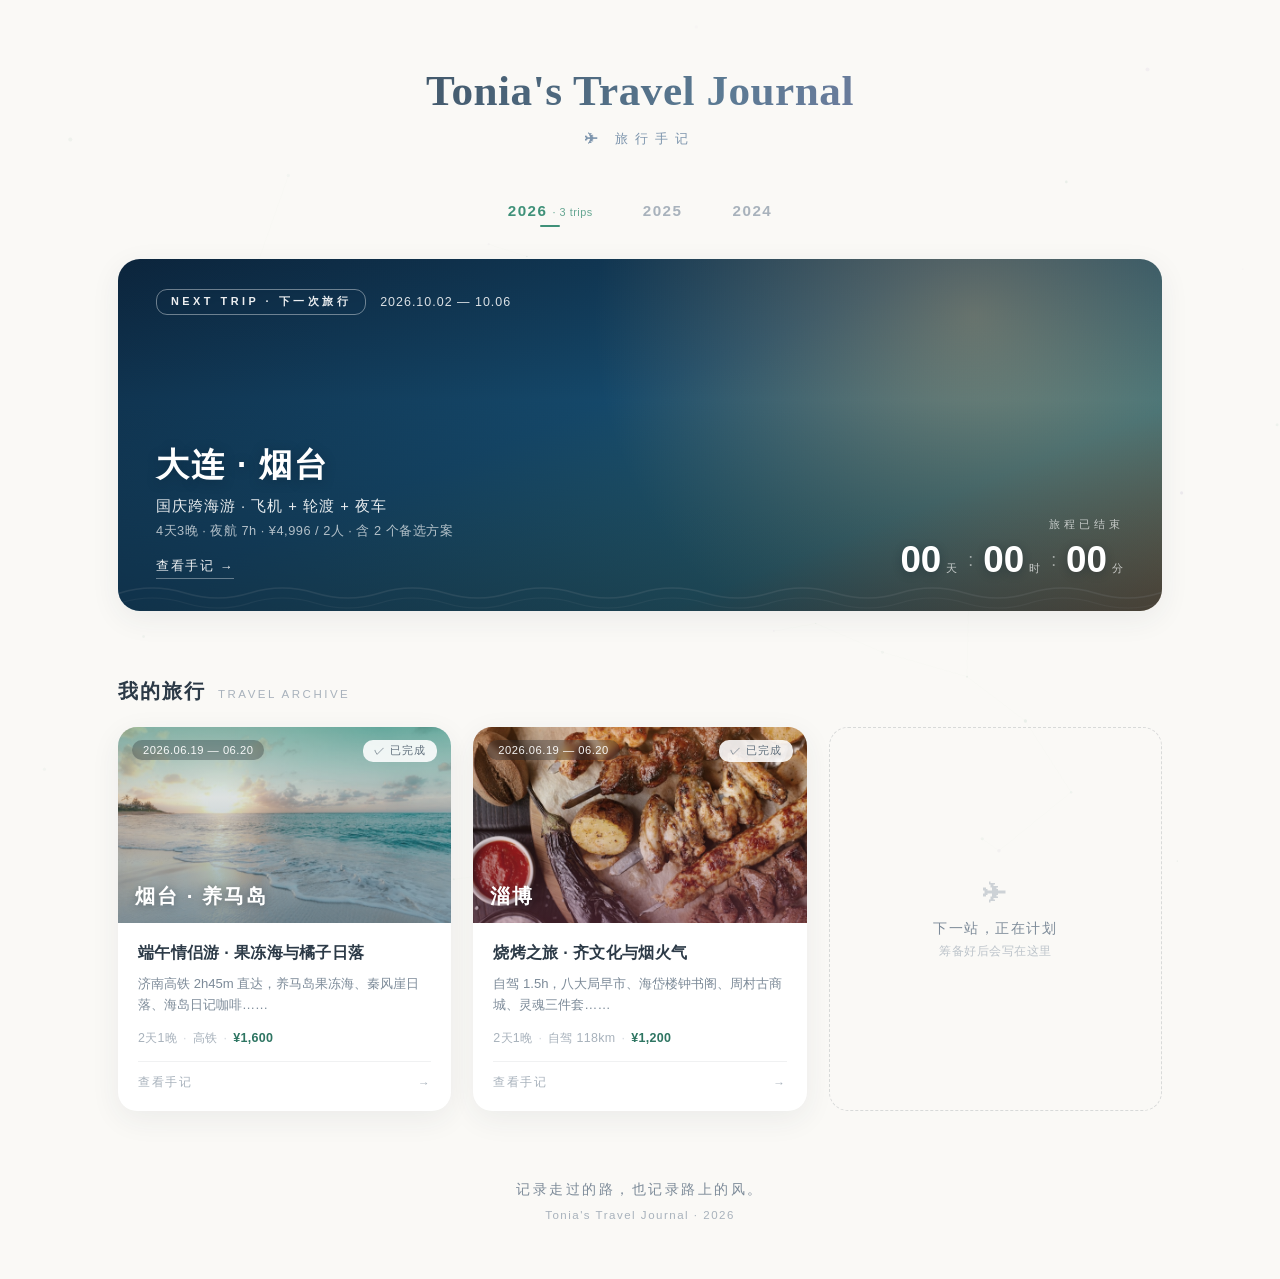
==== commit f810fcb9: "feat: 方案B/C三tab页签切换 - 地图修复 - 济南四日南部山区为主 - 方案B/C改为顶部三页签切换（sticky置顶，渐变色对齐各方案banner） - 修复地图不显示bug：#map选" ====
--- a/index.html
+++ b/index.html
@@ -279,7 +279,7 @@
                     <div class="nt-info">
                         <h2>大连 · 烟台</h2>
                         <p class="nt-sub">国庆跨海游 · 飞机 + 轮渡 + 夜车</p>
-                        <p class="nt-meta">4天3晚 · 夜航 7h · ¥5,326 / 2人</p>
+                        <p class="nt-meta">4天3晚 · 夜航 7h · ¥4,996 / 2人 · 含 2 个备选方案</p>
                         <span class="nt-cta">查看手记 <span class="ar">→</span></span>
                     </div>
                     <div class="nt-countdown">
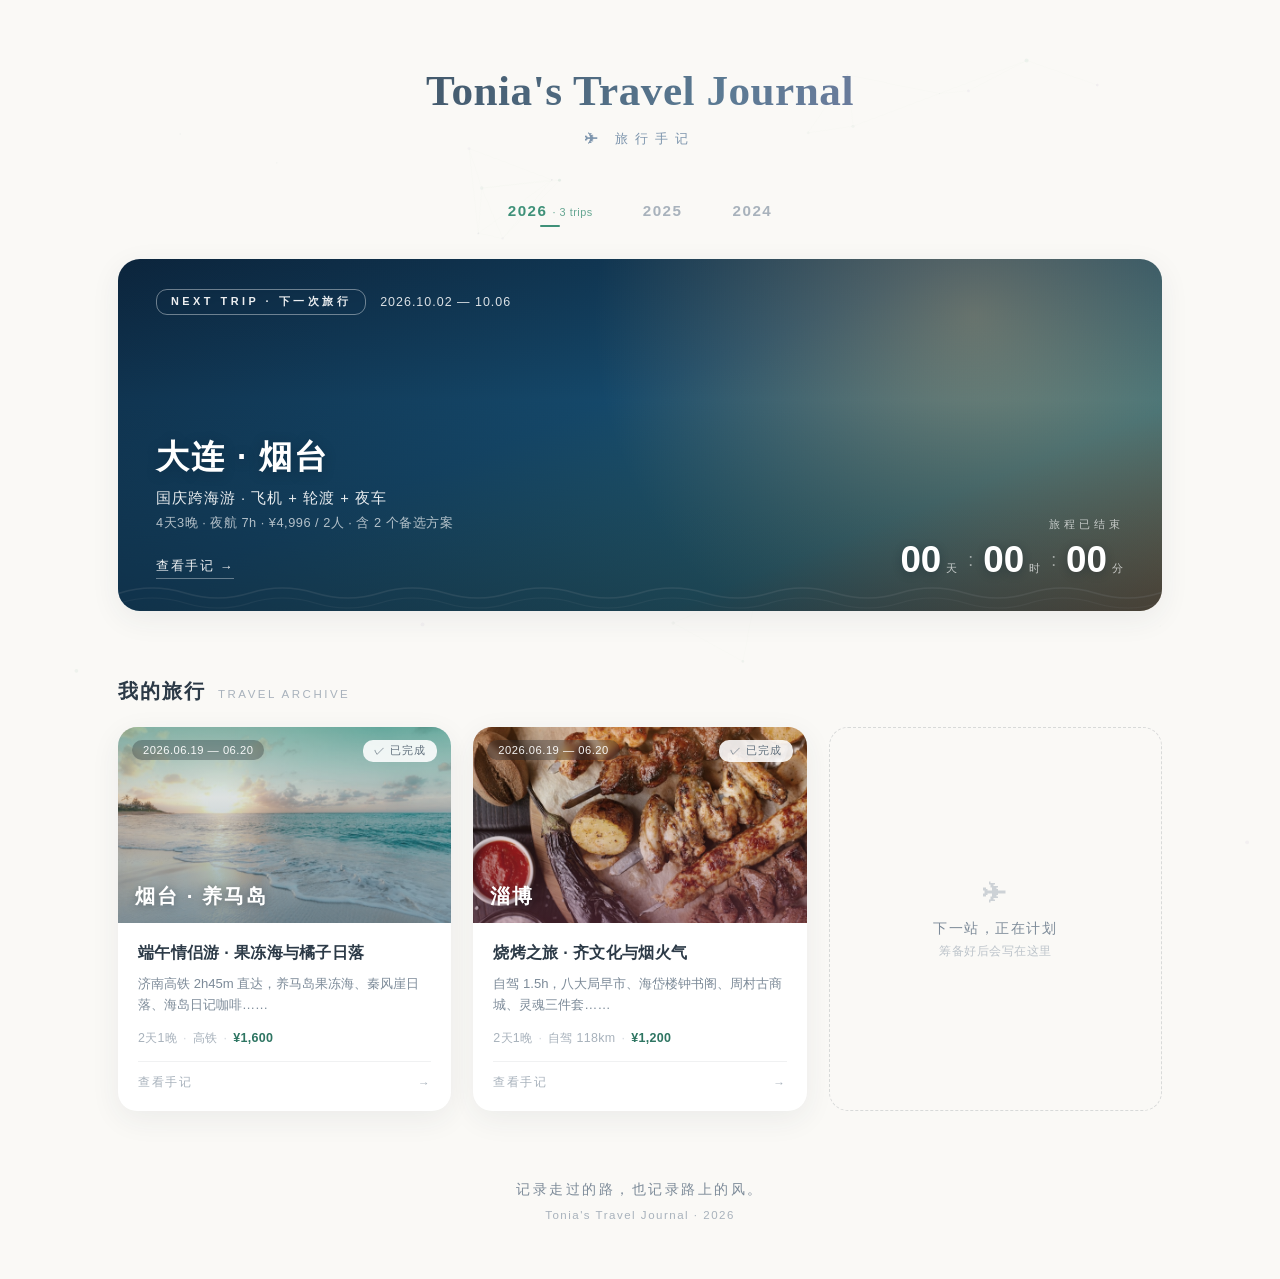
==== commit fd729585: "feat: 全站天气接入实时API（Open-Meteo共享模块） - 新增 assets/weather.js（TravelWeather）：Open-Meteo 免key直连，16天预报+历史实况" ====
--- a/index.html
+++ b/index.html
@@ -126,6 +126,9 @@
 .nt-info h2{font-size:2.05rem;font-weight:700;letter-spacing:2px;text-shadow:0 2px 12px rgba(10,25,40,.35)}
 .nt-sub{margin-top:9px;font-size:.92rem;letter-spacing:1px;color:rgba(255,255,255,.9)}
 .nt-meta{margin-top:7px;font-size:.8rem;letter-spacing:.5px;color:rgba(255,255,255,.68)}
+.nt-weather{margin-top:8px;display:flex;flex-wrap:wrap;gap:4px 18px;font-size:.74rem;letter-spacing:.3px;color:rgba(255,255,255,.8)}
+.nt-weather span{white-space:nowrap}
+.nt-weather span[data-w-state="fail"]{color:#fecaca}
 .nt-cta{
     display:inline-flex;align-items:center;gap:6px;margin-top:18px;
     font-size:.8rem;letter-spacing:1.5px;color:rgba(255,255,255,.92);
@@ -280,6 +283,10 @@
                         <h2>大连 · 烟台</h2>
                         <p class="nt-sub">国庆跨海游 · 飞机 + 轮渡 + 夜车</p>
                         <p class="nt-meta">4天3晚 · 夜航 7h · ¥4,996 / 2人 · 含 2 个备选方案</p>
+                        <p class="nt-weather" data-weather-now>
+                            <span data-now-city data-city="大连" data-lat="38.9140" data-lng="121.6147"></span>
+                            <span data-now-city data-city="烟台" data-lat="37.5485" data-lng="121.3825"></span>
+                        </p>
                         <span class="nt-cta">查看手记 <span class="ar">→</span></span>
                     </div>
                     <div class="nt-countdown">
@@ -363,6 +370,9 @@
         <p class="f-meta">Tonia's Travel Journal · 2026</p>
     </footer>
 </div>
+
+<!-- 实时天气模块（Open-Meteo，免 Key） -->
+<script src="assets/weather.js"></script>
 
 <script>
 // ========== 背景星点 — 轻量减法 ==========
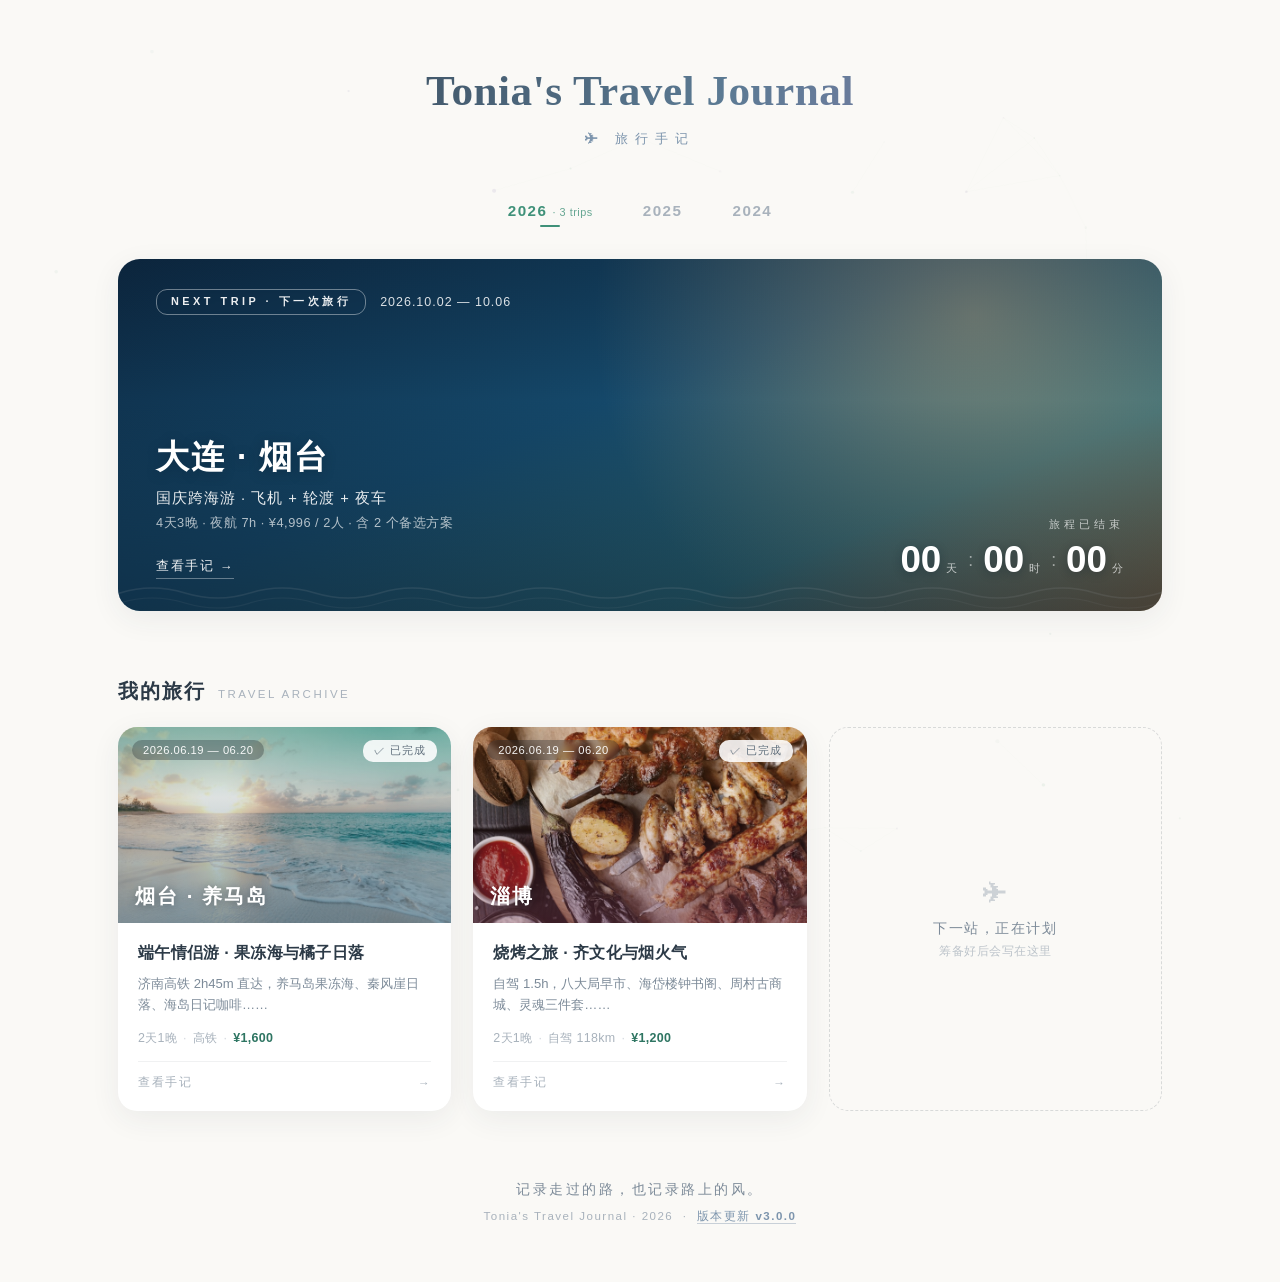
==== commit cb2de450: "feat: 新增版本更新页 changelog，记录每次迭代 - 新建 changelog/index.html：竖向时间轴 + 版本卡片，收录 9 个正式版本、36 条变更 - 版本体系梳理自 44" ====
--- a/index.html
+++ b/index.html
@@ -224,6 +224,13 @@
 .footer{text-align:center;padding:70px 20px 58px}
 .footer .f-quote{font-size:.85rem;color:var(--text-light);letter-spacing:2.5px}
 .footer .f-meta{margin-top:10px;font-size:.72rem;color:var(--text-faint);letter-spacing:1.5px}
+.footer .f-meta a{
+    color:var(--mist);text-decoration:none;
+    border-bottom:1px solid rgba(125,149,173,.4);padding-bottom:1px;
+    transition:color .22s ease,border-color .22s ease;
+}
+.footer .f-meta a b{font-weight:600;font-variant-numeric:tabular-nums}
+.footer .f-meta a:hover{color:var(--teal);border-color:rgba(63,145,121,.55)}
 
 /* ─── 响应式 ─── */
 @media(max-width:1199px){
@@ -367,7 +374,7 @@
 
     <footer class="footer">
         <p class="f-quote">记录走过的路，也记录路上的风。</p>
-        <p class="f-meta">Tonia's Travel Journal · 2026</p>
+        <p class="f-meta">Tonia's Travel Journal · 2026 &nbsp;·&nbsp; <a href="changelog/" onclick="return navigateTo(event,this.href)">版本更新 <b>v3.0.0</b></a></p>
     </footer>
 </div>
 
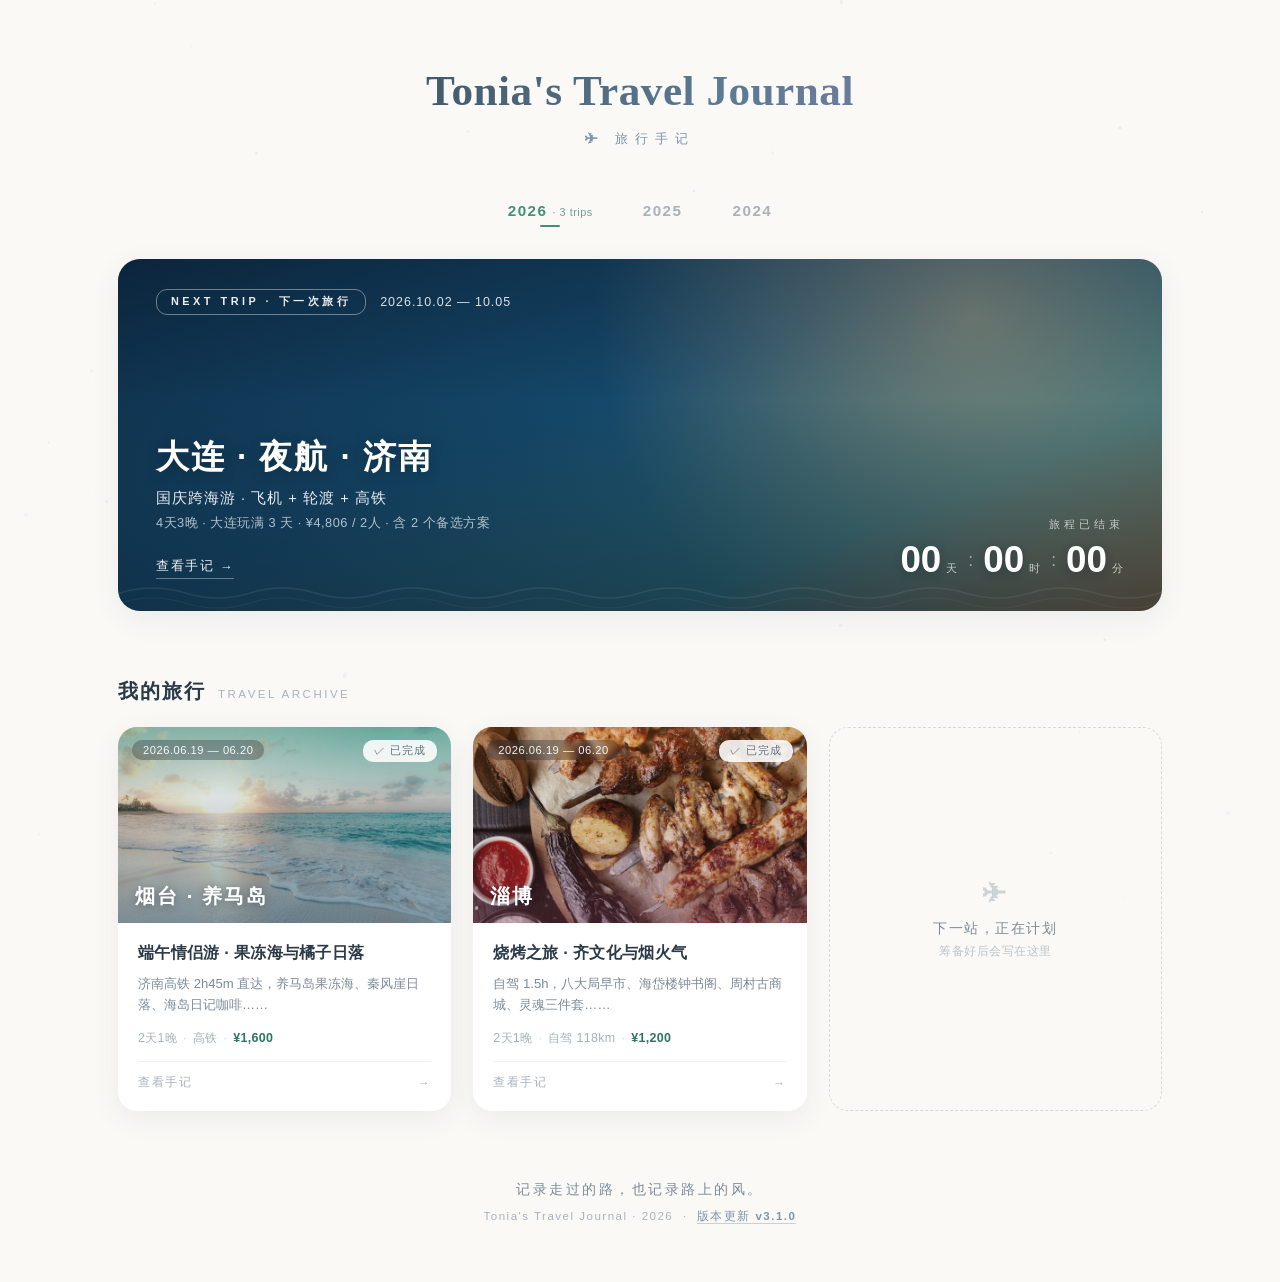
==== commit c63449d6: "feat: 大连攻略页左侧导航+双主题+交互粒子，行程改为大连玩满三天夜航返济 - PlanA 改为 10.02-10.05：大连住两晚玩满三天（含金石滩），10/4 22:50 渤海玛珠夜航跨渤海，" ====
--- a/index.html
+++ b/index.html
@@ -3,9 +3,9 @@
 <head>
 <meta charset="UTF-8">
 <meta name="viewport" content="width=device-width, initial-scale=1.0">
-<meta name="description" content="Tonia's Travel Journal · 旅行手记 — 记录每一次出发，大连跨海夜航、烟台果冻海、淄博烧烤、更多在路上……">
+<meta name="description" content="Tonia's Travel Journal · 旅行手记 — 记录每一次出发，大连夜航跨渤海、金石滩亿年海岸、淄博烧烤、更多在路上……">
 <meta property="og:title" content="Tonia's Travel Journal · 旅行手记">
-<meta property="og:description" content="大连·烟台跨海四日、烟台养马岛果冻海、淄博烧烤烟火气——飞机、轮渡、高铁，攻略尽在旅行手记">
+<meta property="og:description" content="大连夜航跨海四日、金石滩亿年海蚀奇观、淄博烧烤烟火气——飞机、轮渡、高铁，攻略尽在旅行手记">
 <meta property="og:type" content="website">
 <title>Tonia's Travel Journal · 旅行手记</title>
 <link rel="icon" type="image/png" sizes="32x32" href="assets/favicon-32.png">
@@ -283,13 +283,13 @@
             <div class="nt-content">
                 <div class="nt-top">
                     <span class="nt-badge">NEXT TRIP · 下一次旅行</span>
-                    <span class="nt-date">2026.10.02 — 10.06</span>
+                    <span class="nt-date">2026.10.02 — 10.05</span>
                 </div>
                 <div class="nt-main">
                     <div class="nt-info">
-                        <h2>大连 · 烟台</h2>
-                        <p class="nt-sub">国庆跨海游 · 飞机 + 轮渡 + 夜车</p>
-                        <p class="nt-meta">4天3晚 · 夜航 7h · ¥4,996 / 2人 · 含 2 个备选方案</p>
+                        <h2>大连 · 夜航 · 济南</h2>
+                        <p class="nt-sub">国庆跨海游 · 飞机 + 轮渡 + 高铁</p>
+                        <p class="nt-meta">4天3晚 · 大连玩满 3 天 · ¥4,806 / 2人 · 含 2 个备选方案</p>
                         <p class="nt-weather" data-weather-now>
                             <span data-now-city data-city="大连" data-lat="38.9140" data-lng="121.6147"></span>
                             <span data-now-city data-city="烟台" data-lat="37.5485" data-lng="121.3825"></span>
@@ -374,7 +374,7 @@
 
     <footer class="footer">
         <p class="f-quote">记录走过的路，也记录路上的风。</p>
-        <p class="f-meta">Tonia's Travel Journal · 2026 &nbsp;·&nbsp; <a href="changelog/" onclick="return navigateTo(event,this.href)">版本更新 <b>v3.0.0</b></a></p>
+        <p class="f-meta">Tonia's Travel Journal · 2026 &nbsp;·&nbsp; <a href="changelog/" onclick="return navigateTo(event,this.href)">版本更新 <b>v3.1.0</b></a></p>
     </footer>
 </div>
 
@@ -471,9 +471,9 @@
 
 // ========== NEXT TRIP 倒计时（天 / 时 / 分） ==========
 (function(){
-    // 大连·烟台国庆行程：2026-10-02 05:00 从制锦市出发，10-06 23:59 结束
+    // 大连夜航国庆行程：2026-10-02 05:00 从制锦市出发，10-05 12:19 到济南站
     var target=new Date('2026-10-02T05:00:00+08:00').getTime();
-    var tripEnd=new Date('2026-10-06T23:59:59+08:00').getTime();
+    var tripEnd=new Date('2026-10-05T12:19:00+08:00').getTime();
     var de=document.getElementById('cd-days'),he=document.getElementById('cd-hours'),me=document.getElementById('cd-mins');
     var lbl=document.querySelector('.nt-cd-label');
     function pad(n){return n<10?'0'+n:n}
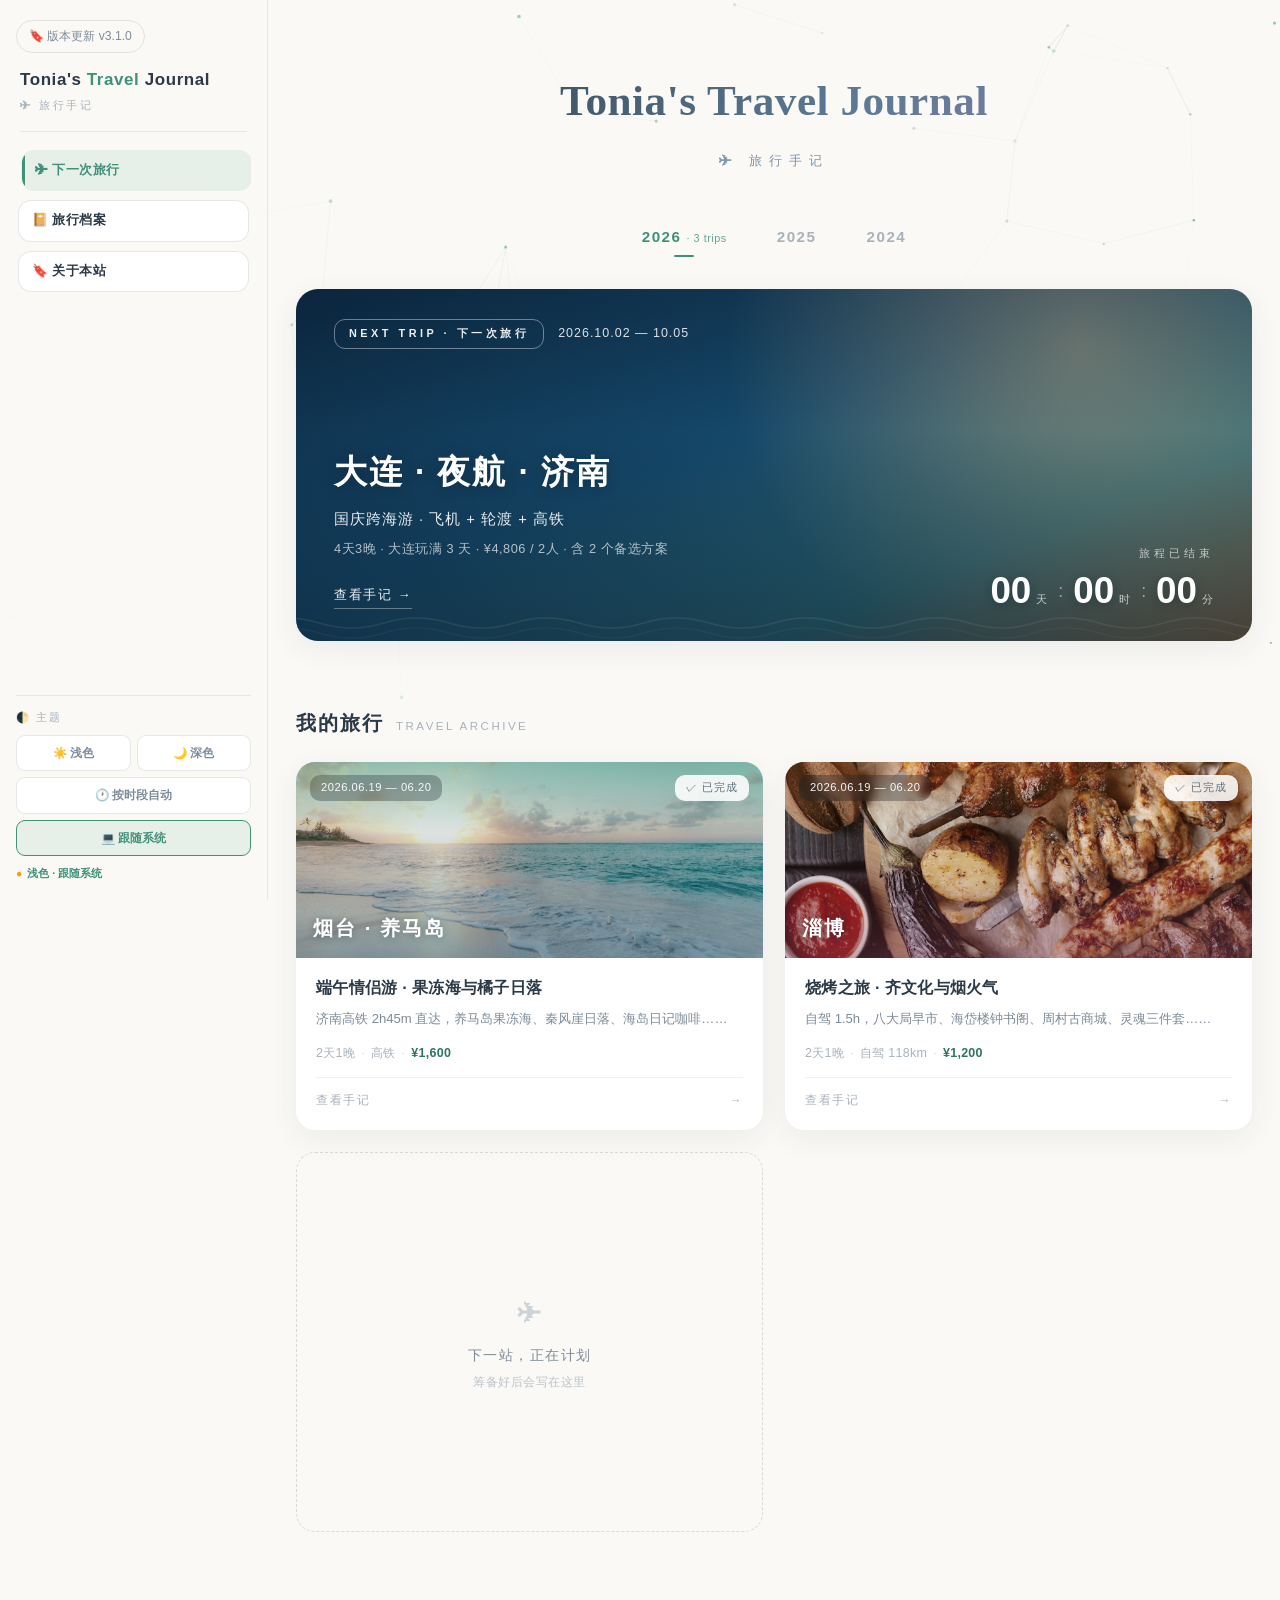
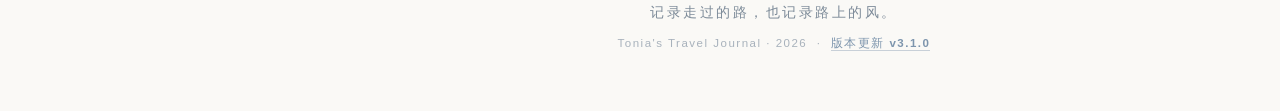
==== commit 4f53c1b8: "feat: 全站通用化 — 左栏/双主题/交互粒子/加载动效四模块共享 - 抽出共享资产 assets/ui-init.js + ui.css + ui.js，6 个页面统一引用，不再各写一份 - 主" ====
--- a/index.html
+++ b/index.html
@@ -11,7 +11,11 @@
 <link rel="icon" type="image/png" sizes="32x32" href="assets/favicon-32.png">
 <link rel="icon" type="image/png" sizes="16x16" href="assets/favicon-16.png">
 <link rel="apple-touch-icon" sizes="128x128" href="assets/favicon-128.png">
+<!-- 全站共享层：防闪烁主题初始化必须同步、且排在最前 -->
+<script src="assets/ui-init.js"></script>
+<link rel="stylesheet" href="assets/ui.css">
 <style>
+/* 主页保留「暖白手账」调性：只覆盖共享层的取值，机制（四模式主题/粒子/左栏）全站统一 */
 :root{
     --bg:#faf9f6; --card:#ffffff;
     --text:#2c3a47; --text-light:#7d8b99; --text-faint:#a8b2bc;
@@ -20,6 +24,56 @@
     --orange:#cf8a55;
     --shadow:0 8px 30px rgba(44,58,71,.07);
     --shadow-hover:0 14px 40px rgba(44,58,71,.12);
+
+    /* 共享层变量（手账色系） */
+    --surface:#ffffff;
+    --surface-2:#f6f5f1;
+    --surface-3:#ecebe5;
+    --surface-glass:rgba(250,249,246,.78);
+    --card-bg:#ffffff;
+    --border:rgba(44,58,71,.12);
+    --border-soft:rgba(44,58,71,.07);
+    --hairline:rgba(44,58,71,.09);
+    --gray-100:#f6f5f1; --gray-300:#dfe3e7;
+    --accent:#3f9179;
+    --rail-bg:rgba(250,249,246,.8);
+    --rail-active:rgba(63,145,121,.1);
+    --fx-dot:63,145,121;
+    --fx-line:110,160,145;
+    --glow:rgba(63,145,121,.16);
+    --code-bg:rgba(44,58,71,.05);
+    --scrim:rgba(20,30,40,.42);
+    --shadow-lift:0 14px 40px rgba(44,58,71,.14);
+    --scrollbar:#cdd6dd;
+}
+[data-theme="dark"]{
+    --bg:#14161a; --card:#1d2126;
+    --text:#e9e7e2; --text-light:#a6a29a; --text-faint:#71706a;
+    --teal:#5fbf9c; --teal-deep:#4da98a;
+    --mist:#8fa3b8; --lav:#b8a9d4;
+    --orange:#e0a06a;
+    --shadow:0 8px 30px rgba(0,0,0,.42);
+    --shadow-hover:0 14px 40px rgba(0,0,0,.55);
+
+    --surface:#1d2126;
+    --surface-2:#242830;
+    --surface-3:#2c313a;
+    --surface-glass:rgba(20,22,26,.78);
+    --card-bg:#1d2126;
+    --border:rgba(255,255,255,.1);
+    --border-soft:rgba(255,255,255,.06);
+    --hairline:rgba(255,255,255,.08);
+    --gray-100:#242830; --gray-300:#3a3f48;
+    --accent:#5fbf9c;
+    --rail-bg:rgba(20,22,26,.76);
+    --rail-active:rgba(95,191,156,.14);
+    --fx-dot:120,195,165;
+    --fx-line:100,165,140;
+    --glow:rgba(95,191,156,.15);
+    --code-bg:rgba(255,255,255,.06);
+    --scrim:rgba(0,0,0,.62);
+    --shadow-lift:0 16px 44px rgba(0,0,0,.56);
+    --scrollbar:#3a4048;
 }
 *{margin:0;padding:0;box-sizing:border-box}
 body{
@@ -52,8 +106,7 @@
 #page-transition .dot:nth-child(3){animation-delay:.3s;background:var(--teal)}
 @keyframes dotBounce{0%,80%,100%{transform:translateY(0)}40%{transform:translateY(-12px)}}
 
-/* 背景 — 轻微星点轨迹 */
-#particles{position:fixed;top:0;left:0;width:100%;height:100%;z-index:0;pointer-events:none}
+/* 背景粒子层由 assets/ui.css 的 #fx 提供（全站统一） */
 
 /* 容器 — 旅行杂志宽度 */
 .container{position:relative;z-index:1;max-width:1100px;margin:0 auto;padding:0 28px}
@@ -232,9 +285,31 @@
 .footer .f-meta a b{font-weight:600;font-variant-numeric:tabular-nums}
 .footer .f-meta a:hover{color:var(--teal);border-color:rgba(63,145,121,.55)}
 
+/* ─── 深色主题微调（手账暖色版，不是简单反色） ─── */
+[data-theme="dark"] .hero h1{
+    background:linear-gradient(118deg,#e9e7e2 0%,#9dc3b3 58%,#c0b0dd 100%);
+    -webkit-background-clip:text;-webkit-text-fill-color:transparent;background-clip:text;
+}
+[data-theme="dark"] .card-cta{border-top-color:rgba(255,255,255,.07)}
+[data-theme="dark"] .archive-card.placeholder{border-color:rgba(255,255,255,.16)}
+[data-theme="dark"] .archive-card.placeholder:hover{border-color:rgba(95,191,156,.38)}
+[data-theme="dark"] .card-status.past{background:rgba(45,50,58,.9);color:#b9b5ad}
+[data-theme="dark"] .archive-card.past .card-media i{filter:saturate(.6) brightness(.8)}
+[data-theme="dark"] .footer .f-meta a{border-bottom-color:rgba(143,163,184,.35)}
+[data-theme="dark"] #page-transition{
+    background:radial-gradient(circle at center,rgba(24,42,36,.95),rgba(30,28,40,.97));
+}
+[data-theme="dark"] .next-trip{box-shadow:0 8px 30px rgba(0,0,0,.45)}
+[data-theme="dark"] .next-trip:hover{box-shadow:0 14px 44px rgba(0,0,0,.6)}
+
 /* ─── 响应式 ─── */
-@media(max-width:1199px){
+/* 断点前移：左侧栏占 268px，内容区实际可用宽度比视口窄一栏 */
+@media(max-width:1320px){
     .archive-grid{grid-template-columns:repeat(2,1fr)}
+}
+@media(max-width:1080px){
+    .nt-main{gap:22px}
+    .nt-info h2{font-size:1.8rem}
 }
 @media(max-width:767px){
     .hero{padding:52px 16px 0}
@@ -258,9 +333,58 @@
 </head>
 <body>
 
-<canvas id="particles"></canvas>
+<canvas id="fx"></canvas>
+<div id="loader"
+     data-title="TONIA'S TRAVEL JOURNAL"
+     data-sub="✈ 旅行手记"
+     data-hints="正在打开手账…|整理旅行档案…|接入实时天气…|校准出发倒计时…|就绪"></div>
 <div id="page-transition"><div class="ripple"></div><div class="loading-dots"><div class="dot"></div><div class="dot"></div><div class="dot"></div></div></div>
 
+<div class="app">
+
+<aside class="rail">
+    <a class="rail-back" href="changelog/" onclick="return navigateTo(event,this.href)">🔖 版本更新 v3.1.0</a>
+
+    <div class="rail-brand">
+        <h2>Tonia's <em>Travel</em> Journal</h2>
+        <p>✈ 旅行手记</p>
+    </div>
+
+    <div class="rail-sep"></div>
+
+    <nav class="rail-tabs" data-kind="anchors">
+        <div class="ps-tab" data-target="sec-next" tabindex="0">
+            <div class="ps-name">✈ 下一次旅行</div>
+        </div>
+        <div class="ps-tab" data-target="sec-archive" tabindex="0">
+            <div class="ps-name">📔 旅行档案</div>
+        </div>
+        <div class="ps-tab" data-target="sec-foot" tabindex="0">
+            <div class="ps-name">🔖 关于本站</div>
+        </div>
+    </nav>
+
+    <div class="rail-theme" id="rail-theme">
+        <div class="rt-label">🌓 主题</div>
+        <div class="rt-modes">
+            <div class="rt-btn" data-mode="light" tabindex="0">☀️ 浅色</div>
+            <div class="rt-btn" data-mode="dark" tabindex="0">🌙 深色</div>
+            <div class="rt-btn wide" data-mode="schedule" tabindex="0">🕐 按时段自动</div>
+            <div class="rt-btn wide" data-mode="system" tabindex="0">💻 跟随系统</div>
+        </div>
+        <div class="rt-schedule" id="rt-schedule">
+            <div class="rt-times">
+                <input type="time" id="rt-dark-start" value="19:00">
+                <span>→</span>
+                <input type="time" id="rt-dark-end" value="07:00">
+            </div>
+            <div class="rt-note">到点自动切深色、过点自动切回浅色，支持跨零点（如 19:00 → 07:00）。</div>
+        </div>
+        <div class="rt-now"><span id="rt-now-dot">●</span><b id="rt-now-text">—</b></div>
+    </div>
+</aside>
+
+<div class="app-main">
 <div class="container">
 
     <header class="hero">
@@ -279,7 +403,7 @@
     <div class="year-content active" data-year="2026">
 
         <!-- NEXT TRIP — 下一次旅行 -->
-        <a href="dalian-yantai-20261001/" class="next-trip" onclick="return navigateTo(event,this.href)">
+        <a href="dalian-yantai-20261001/" id="sec-next" class="next-trip" onclick="return navigateTo(event,this.href)">
             <div class="nt-content">
                 <div class="nt-top">
                     <span class="nt-badge">NEXT TRIP · 下一次旅行</span>
@@ -311,7 +435,7 @@
         </a>
 
         <!-- 我的旅行 / Travel Archive -->
-        <div class="archive-head">
+        <div class="archive-head" id="sec-archive">
             <h2>我的旅行</h2>
             <span>TRAVEL ARCHIVE</span>
         </div>
@@ -372,54 +496,20 @@
         </div>
     </div>
 
-    <footer class="footer">
+    <footer class="footer" id="sec-foot">
         <p class="f-quote">记录走过的路，也记录路上的风。</p>
         <p class="f-meta">Tonia's Travel Journal · 2026 &nbsp;·&nbsp; <a href="changelog/" onclick="return navigateTo(event,this.href)">版本更新 <b>v3.1.0</b></a></p>
     </footer>
-</div>
+</div><!-- /.container -->
+</div><!-- /.app-main -->
+</div><!-- /.app -->
+
+<div class="rt-fab" id="rt-fab" title="切换主题">🌓</div>
 
 <!-- 实时天气模块（Open-Meteo，免 Key） -->
 <script src="assets/weather.js"></script>
 
 <script>
-// ========== 背景星点 — 轻量减法 ==========
-(function(){
-    var c=document.getElementById('particles'),ctx=c.getContext('2d'),ps=[],w,h,mouse={x:-999,y:-999};
-    function rz(){w=c.width=innerWidth;h=c.height=innerHeight}
-    rz();addEventListener('resize',rz);
-    if(matchMedia('(pointer:fine)').matches){
-        addEventListener('mousemove',function(e){mouse.x=e.clientX;mouse.y=e.clientY});
-        addEventListener('mouseleave',function(){mouse.x=-999;mouse.y=-999});
-    }
-    var gs=['#a8cbb8','#88b3a0','#c2d8ce','#cfc4dd','#b3a8c9'];
-    function P(){
-        this.x=Math.random()*w;this.y=Math.random()*h;this.s=.5+Math.random()*1.6;
-        this.sx=(Math.random()-.5)*.35;this.sy=(Math.random()-.5)*.35;
-        this.c=gs[Math.floor(Math.random()*gs.length)];
-        this.a=.08+Math.random()*.12;this.ps=.004+Math.random()*.01;this.pd=Math.random()>.5?1:-1;
-    }
-    P.prototype.u=function(){
-        this.a+=this.ps*this.pd;if(this.a>=.2)this.pd=-1;if(this.a<=.06)this.pd=1;
-        var dx=mouse.x-this.x,dy=mouse.y-this.y,dist=Math.sqrt(dx*dx+dy*dy);
-        if(dist<140&&dist>0){var f=.22/(dist*.03+1);this.sx+=dx*f*.008;this.sy+=dy*f*.008}
-        this.x+=this.sx;this.y+=this.sy;this.sx*=.999;this.sy*=.999;
-        if(this.x>w+20)this.x=-20;if(this.x<-20)this.x=w+20;
-        if(this.y>h+20)this.y=-20;if(this.y<-20)this.y=h+20;
-    };
-    P.prototype.d=function(){ctx.beginPath();ctx.arc(this.x,this.y,this.s,0,Math.PI*2);ctx.fillStyle=this.c;ctx.globalAlpha=this.a;ctx.fill();ctx.globalAlpha=1};
-    var cnt=Math.min(Math.floor(w*h/30000),44);
-    for(var i=0;i<cnt;i++)ps.push(new P());
-    function anim(){
-        ctx.clearRect(0,0,w,h);
-        for(var i=0;i<ps.length;i++){ps[i].u();ps[i].d();
-            for(var j=i+1;j<ps.length;j++){var dx=ps[i].x-ps[j].x,dy=ps[i].y-ps[j].y,d=dx*dx+dy*dy;
-                if(d<9000){ctx.beginPath();ctx.moveTo(ps[i].x,ps[i].y);ctx.lineTo(ps[j].x,ps[j].y);
-                    ctx.strokeStyle='rgba(136,179,160,.045)';ctx.lineWidth=.5;ctx.stroke()}}}
-        requestAnimationFrame(anim);
-    }
-    anim();
-})();
-
 // ========== 年度切换 ==========
 document.getElementById('year-tabs').addEventListener('click',function(e){
     var tab=e.target.closest('.year-tab');if(!tab)return;
@@ -490,5 +580,6 @@
     tick();setInterval(tick,15e3);
 })();
 </script>
+<script src="assets/ui.js"></script>
 </body>
 </html>
--- a/assets/ui.css
+++ b/assets/ui.css
@@ -0,0 +1,316 @@
+/* ══════════════════════════════════════════════════════════════
+   Tonia Travel · 全站共享 UI 层
+   ---------------------------------------------------------------
+   包含：主题变量（浅/深）· 粒子画布 · 加载遮罩 · 左侧导航栏
+        · 四模式主题面板 · 响应式 · 无障碍降级
+
+   接入方式（每个页面）：
+     <head>
+       <script src="../assets/ui-init.js"></script>      ← 必须最先，防闪烁
+       <link rel="stylesheet" href="../assets/ui.css">
+       <style> 页面专属样式放这里，可覆盖上面的默认值 </style>
+     </head>
+     <body>
+       <canvas id="fx"></canvas>
+       <div id="loader"></div>
+       <div class="app">
+         <aside class="rail"> … </aside>
+         <div class="app-main"> 页面内容 </div>
+       </div>
+       <script src="../assets/ui.js"></script>
+     </body>
+   ══════════════════════════════════════════════════════════════ */
+
+/* ══════════════ 主题变量 ══════════════ */
+:root {
+    --bg:#eef4f9; --card-bg:#fff; --text:#12263a; --text-light:#5b6b7c;
+    --orange:#ea580c; --ocean:#0284c7; --coral:#e11d48; --night:#4f46e5;
+    --green:#059669; --purple:#7c3aed; --amber:#d97706; --gray-100:#f4f7fa; --gray-300:#dbe3ea;
+    --shadow:0 2px 16px rgba(15,40,70,0.07);
+    --banner-start:#0c4a6e; --banner-end:#b45309;
+
+    /* 主题扩展变量 */
+    --surface:#ffffff;
+    --surface-2:#f4f7fa;
+    --surface-3:#e9eff5;
+    --surface-glass:rgba(238,244,249,.78);
+    --border:#e5eaf0;
+    --border-soft:#f1f5f9;
+    --hairline:rgba(15,40,70,.09);
+    --text-faint:#93a2b3;
+    --accent:#0284c7;
+    --rail-bg:rgba(255,255,255,.72);
+    --rail-active:rgba(2,132,199,.10);
+    --fx-dot:110,160,210;
+    --fx-line:90,140,195;
+    --glow:rgba(2,132,199,.16);
+    --code-bg:rgba(15,40,70,.055);
+    --scrim:rgba(10,26,42,.42);
+    --shadow-lift:0 14px 40px rgba(15,40,70,.14);
+    --scrollbar:#c3d0dc;
+}
+[data-theme="dark"] {
+    --bg:#0b131d; --card-bg:#141f2c; --text:#e4edf6; --text-light:#9aabbd;
+    --gray-100:#1b2735; --gray-300:#33415280;
+    --shadow:0 2px 18px rgba(0,0,0,.34);
+    --surface:#141f2c;
+    --surface-2:#1b2735;
+    --surface-3:#22303f;
+    --surface-glass:rgba(11,19,29,.72);
+    --border:#26333f;
+    --border-soft:#1f2b38;
+    --hairline:rgba(255,255,255,.08);
+    --text-faint:#6f8296;
+    --accent:#38bdf8;
+    --rail-bg:rgba(20,31,44,.72);
+    --rail-active:rgba(56,189,248,.12);
+    --fx-dot:120,205,255;
+    --fx-line:100,180,240;
+    --glow:rgba(56,189,248,.14);
+    --code-bg:rgba(255,255,255,.07);
+    --scrim:rgba(2,7,13,.6);
+    --shadow-lift:0 16px 44px rgba(0,0,0,.5);
+    --scrollbar:#31404f;
+
+    --orange:#fb8c3c; --ocean:#38bdf8; --coral:#fb7185; --night:#818cf8;
+    --green:#34d399; --purple:#a78bfa; --amber:#fbbf24;
+}
+/* ── 内联浅色块的深色兜底 ──
+   攻略页里有不少「说明框 / 表格分组行」是用内联 style 直接写死浅色底的
+   （如 style="background:#fef2f2;color:#065f46"），CSS 类覆盖不到它们。
+   这里用属性子串选择器统一暗化，避免为了主题去改历史内联样式。
+   新增内容若继续用内联浅色，也能自动获得深色适配。 */
+[data-theme="dark"] [style*="background:#fef2f2"]{background:#2d1618!important}
+[data-theme="dark"] [style*="background:#ecfdf5"]{background:#0c2a20!important}
+[data-theme="dark"] [style*="background:#f0fdf4"]{background:#0c2a20!important}
+[data-theme="dark"] [style*="background:#fff7ed"]{background:#2d2113!important}
+[data-theme="dark"] [style*="background:#f0f9ff"]{background:#14273c!important}
+[data-theme="dark"] [style*="background:#f5f3ff"]{background:#1e1a2e!important}
+[data-theme="dark"] [style*="background:#f8fafc"]{background:#1b2735!important}
+[data-theme="dark"] [style*="background:#eff6ff"]{background:#14273c!important}
+[data-theme="dark"] [style*="background:#ecfeff"]{background:#0c2a2e!important}
+[data-theme="dark"] [style*="color:#0c4a6e"]{color:#93c5fd!important}
+[data-theme="dark"] [style*="color:#9a3412"]{color:#fdba74!important}
+[data-theme="dark"] [style*="color:#5b21b6"]{color:#c4b5fd!important}
+[data-theme="dark"] [style*="color:#7c2d12"]{color:#fed7aa!important}
+[data-theme="dark"] [style*="color:#065f46"]{color:#6ee7b7!important}
+[data-theme="dark"] [style*="color:#92400e"]{color:#fcd34d!important}
+[data-theme="dark"] [style*="color:#b91c1c"]{color:#fca5a5!important}
+[data-theme="dark"] [style*="#fecaca"]{border-color:#4c2028!important}
+[data-theme="dark"] [style*="#bbf7d0"]{border-color:#1b4636!important}
+[data-theme="dark"] [style*="#bae6fd"]{border-color:#1e3a55!important}
+[data-theme="dark"] [style*="#fde68a"]{border-color:#4a3c15!important}
+
+*{margin:0;padding:0;box-sizing:border-box}
+html{scrollbar-color:var(--scrollbar) transparent}
+body{
+    font-family:-apple-system,BlinkMacSystemFont,'PingFang SC','Noto Sans SC',sans-serif;
+    background:var(--bg);color:var(--text);line-height:1.6;
+    transition:background-color .35s ease,color .35s ease;
+}
+
+/* ══════════════ 粒子画布（全屏背景，canvas#fx） ══════════════ */
+#fx{position:fixed;inset:0;width:100%;height:100%;z-index:0;pointer-events:none;display:block}
+
+/* ══════════════ 加载遮罩 ══════════════ */
+#loader{
+    position:fixed;inset:0;z-index:9000;display:flex;flex-direction:column;
+    align-items:center;justify-content:center;gap:26px;
+    background:radial-gradient(ellipse at 50% 34%,#12304d 0%,#0a1d2f 52%,#060f1a 100%);
+    transition:opacity .6s ease,visibility .6s ease;
+}
+#loader.done{opacity:0;visibility:hidden}
+.ld-mark{position:relative;width:88px;height:88px;display:grid;place-items:center}
+.ld-ring{position:absolute;inset:0;border-radius:50%;border:2px solid rgba(255,255,255,.09)}
+.ld-ring.arc{
+    border-color:transparent;border-top-color:#38bdf8;border-right-color:#38bdf8;
+    animation:ldSpin 1.05s cubic-bezier(.5,.15,.5,.85) infinite;
+}
+.ld-ring.arc2{
+    inset:11px;border-color:transparent;border-bottom-color:#7dd3fc;
+    animation:ldSpin 1.5s linear infinite reverse;opacity:.7;
+}
+@keyframes ldSpin{to{transform:rotate(360deg)}}
+.ld-pct{font-size:1.02rem;font-weight:800;color:#e6f3ff;font-variant-numeric:tabular-nums;letter-spacing:.5px}
+.ld-title{
+    font-size:.9rem;letter-spacing:5px;color:rgba(226,240,255,.82);font-weight:600;
+    text-align:center;padding:0 24px;
+}
+.ld-sub{font-size:.7rem;letter-spacing:2.5px;color:rgba(160,196,228,.6);margin-top:-16px}
+.ld-bar{width:min(300px,60vw);height:3px;border-radius:2px;background:rgba(255,255,255,.1);overflow:hidden}
+.ld-bar i{
+    display:block;height:100%;width:0;border-radius:2px;
+    background:linear-gradient(90deg,#0ea5e9,#38bdf8 55%,#a5e8ff);
+    box-shadow:0 0 12px rgba(56,189,248,.7);
+    transition:width .32s cubic-bezier(.3,.8,.4,1);
+}
+.ld-hint{font-size:.7rem;color:rgba(150,186,216,.55);letter-spacing:1px;height:1em}
+
+/* 首屏内容入场 */
+.stage-in{animation:stageIn .62s cubic-bezier(.22,.86,.34,1) both}
+@keyframes stageIn{from{opacity:0;transform:translateY(16px)}to{opacity:1;transform:none}}
+
+/* ══════════════ 应用外壳：左侧栏 + 内容区 ══════════════ */
+.app{display:flex;align-items:flex-start;position:relative;z-index:1}
+
+.rail{
+    flex:0 0 268px;width:268px;
+    position:sticky;top:0;align-self:flex-start;
+    height:100vh;height:100dvh;
+    display:flex;flex-direction:column;gap:14px;
+    padding:20px 16px 18px;
+    background:var(--rail-bg);backdrop-filter:blur(18px);-webkit-backdrop-filter:blur(18px);
+    border-right:1px solid var(--hairline);
+    z-index:800;
+}
+.rail-back{
+    display:inline-flex;align-items:center;gap:6px;align-self:flex-start;
+    font-size:.76rem;font-weight:500;text-decoration:none;color:var(--text-light);
+    padding:6px 12px;border-radius:20px;border:1px solid var(--border);
+    transition:all .2s ease;
+}
+.rail-back:hover{color:var(--accent);border-color:var(--accent);transform:translateX(-2px)}
+.rail-brand{padding:2px 4px 0}
+.rail-brand h2{font-size:1.06rem;font-weight:800;letter-spacing:.6px;line-height:1.35}
+.rail-brand h2 em{font-style:normal;color:var(--accent)}
+.rail-brand p{font-size:.68rem;letter-spacing:2.6px;color:var(--text-faint);margin-top:5px;text-transform:uppercase}
+.rail-sep{height:1px;background:var(--hairline);margin:2px 4px}
+
+.rail-tabs{display:flex;flex-direction:column;gap:9px;flex:1 1 auto;min-height:0;overflow-y:auto;overflow-x:hidden;padding:2px 2px 4px;scrollbar-width:thin}
+.rail-hint{
+    font-size:.62rem;letter-spacing:2px;color:var(--text-faint);
+    text-transform:uppercase;padding:0 4px 2px;flex:0 0 auto;
+}
+.ps-tab{
+    position:relative;cursor:pointer;text-align:left;
+    /* flex:0 0 auto —— 不参与压缩，否则矮屏下卡片会被压扁并裁掉文字 */
+    flex:0 0 auto;
+    border:1px solid var(--border);background:var(--surface);
+    border-radius:13px;padding:12px 14px 13px;
+    transition:transform .22s cubic-bezier(.3,.9,.4,1),border-color .22s ease,box-shadow .22s ease,background-color .3s ease;
+    overflow:hidden;
+}
+.ps-tab::before{
+    content:'';position:absolute;left:0;top:0;bottom:0;width:3px;
+    background:var(--accent);transform:scaleY(0);transform-origin:top;
+    transition:transform .32s cubic-bezier(.3,.9,.4,1);border-radius:0 3px 3px 0;
+}
+.ps-tab:hover{border-color:var(--accent);transform:translateX(3px)}
+.ps-tab:hover::before{transform:scaleY(.45)}
+.ps-tab.active{
+    border-color:transparent;color:#fff;
+    box-shadow:0 8px 22px rgba(12,40,70,.22);
+    transform:translateX(3px);
+}
+.ps-tab.active::before{transform:scaleY(1);background:rgba(255,255,255,.75)}
+.ps-tab.active[data-plan="a"]{background:linear-gradient(118deg,#0c4a6e 0%,#0284c7 100%)}
+.ps-tab.active[data-plan="b"]{background:linear-gradient(118deg,#075985 0%,#0891b2 100%)}
+.ps-tab.active[data-plan="c"]{background:linear-gradient(118deg,#065f46 0%,#059669 100%)}
+.ps-name{font-size:.9rem;font-weight:800;letter-spacing:.4px;display:flex;align-items:center;gap:6px;flex-wrap:wrap}
+.ps-name .ps-badge{font-size:.58rem;letter-spacing:1.4px;padding:2px 7px;border-radius:8px;background:rgba(255,255,255,.24);font-weight:700}
+.ps-tab:not(.active) .ps-badge{background:var(--surface-2);color:var(--text-faint)}
+.ps-desc{font-size:.7rem;opacity:.88;margin-top:4px;line-height:1.5}
+.ps-tab:not(.active) .ps-desc{color:var(--text-light)}
+.ps-meta{font-size:.69rem;margin-top:7px;font-weight:700}
+.ps-tab.active .ps-meta{color:rgba(255,255,255,.95)}
+.ps-tab:not(.active) .ps-meta{color:var(--orange)}
+
+/* ── 锚点导航形态（单页攻略 / 主页 / 版本更新页） ──
+   比方案页签更轻：无描述行、无渐变、激活态用左侧色条 + 浅色底 */
+.rail-tabs[data-kind="anchors"] .ps-tab{padding:9px 13px 10px}
+.rail-tabs[data-kind="anchors"] .ps-name{font-size:.8rem;font-weight:600}
+.rail-tabs[data-kind="anchors"] .ps-tab.active{
+    background:var(--rail-active);
+    border-color:transparent;color:var(--accent);font-weight:700;
+    box-shadow:none;
+}
+.rail-tabs[data-kind="anchors"] .ps-tab.active::before{background:var(--accent)}
+.rail-tabs[data-kind="anchors"] .ps-tab:hover{transform:none;border-color:var(--accent)}
+
+/* 主题切换器 */
+.rail-theme{border-top:1px solid var(--hairline);padding-top:13px;flex:0 0 auto}
+.rt-label{
+    display:flex;align-items:center;gap:6px;font-size:.66rem;letter-spacing:2px;
+    color:var(--text-faint);margin-bottom:9px;text-transform:uppercase;
+}
+.rt-modes{display:grid;grid-template-columns:repeat(2,1fr);gap:6px}
+.rt-btn{
+    cursor:pointer;user-select:none;text-align:center;
+    font-size:.72rem;font-weight:600;color:var(--text-light);
+    background:var(--surface);border:1px solid var(--border);
+    border-radius:9px;padding:8px 4px;transition:all .2s ease;
+    display:flex;align-items:center;justify-content:center;gap:4px;
+}
+.rt-btn:hover{border-color:var(--accent);color:var(--text);transform:translateY(-1px)}
+.rt-btn.active{background:var(--rail-active);border-color:var(--accent);color:var(--accent);font-weight:700}
+.rt-btn.wide{grid-column:1/-1}
+
+.rt-schedule{display:none;margin-top:10px;padding:11px 12px;border-radius:11px;background:var(--surface-2);border:1px solid var(--border)}
+.rt-schedule.on{display:block;animation:stageIn .3s ease-out}
+.rt-times{display:flex;align-items:center;gap:8px}
+.rt-times input{
+    flex:1;min-width:0;font-family:inherit;font-size:.76rem;font-weight:600;
+    color:var(--text);background:var(--surface);border:1px solid var(--border);
+    border-radius:8px;padding:6px 8px;outline:none;transition:border-color .2s ease;
+}
+.rt-times input:focus{border-color:var(--accent)}
+.rt-times span{font-size:.72rem;color:var(--text-faint)}
+.rt-note{font-size:.64rem;color:var(--text-faint);line-height:1.6;margin-top:7px}
+.rt-now{margin-top:9px;font-size:.66rem;color:var(--text-light);display:flex;align-items:center;gap:5px}
+.rt-now b{color:var(--accent);font-weight:700}
+
+/* 移动端浮动主题按钮 */
+.rt-fab{
+    display:none;position:fixed;right:16px;bottom:18px;z-index:950;
+    width:48px;height:48px;border-radius:50%;cursor:pointer;
+    align-items:center;justify-content:center;font-size:1.2rem;
+    background:var(--surface);border:1px solid var(--border);
+    box-shadow:var(--shadow-lift);color:var(--text);
+}
+.rt-fab:active{transform:scale(.94)}
+
+/* 关键：min-width:0 —— 否则内部宽表格会把 flex 项撑开，
+   整个内容区连带 banner 一起超过视口宽度（滚动条被隐藏时表现为右侧被裁） */
+.app-main,.plan-views{flex:1 1 auto;min-width:0}
+
+/* ══════════════ 响应式 ══════════════ */
+@media(max-width:980px){
+    /* align-items:stretch 很关键：桌面端的 flex-start 在纵向排列下会让内容区
+       变成「宽度由内容决定」，一旦页内有宽表格就把整页撑出横向滚动 */
+    .app{flex-direction:column;align-items:stretch}
+    .rail{
+        width:100%;flex:none;height:auto;position:sticky;top:0;
+        flex-direction:row;align-items:center;gap:10px;
+        padding:9px 14px;border-right:none;border-bottom:1px solid var(--hairline);
+        /* 关键：去掉 backdrop-filter，否则 .rail 会成为 .rail-theme 的
+           containing block，浮动主题面板的 fixed 定位会被困在侧栏里 */
+        background:var(--bg);
+        backdrop-filter:none;-webkit-backdrop-filter:none;
+        box-shadow:0 1px 14px rgba(0,0,0,.06);
+    }
+    .rail-brand,.rail-sep,.rail-hint{display:none}
+    /* min-width:0 是关键：flex 子项默认 min-width:auto，会以内容宽度为收缩下限，
+       于是横向排列的页签把 rail 撑破，整个文档出现横向溢出 */
+    .rail-tabs{flex-direction:row;flex:1 1 auto;min-width:0;overflow-x:auto;overflow-y:hidden;align-items:center;padding:0 0 2px}
+    .ps-tab{flex:0 0 auto;min-width:186px;padding:9px 12px 10px}
+    .ps-tab:hover,.ps-tab.active{transform:none}
+    .ps-desc{font-size:.67rem}
+    .rt-fab{display:flex}
+    .rail-theme{
+        position:fixed;right:14px;bottom:78px;width:min(272px,calc(100vw - 28px));
+        z-index:960;background:var(--surface);border:1px solid var(--border);
+        border-radius:15px;padding:15px;box-shadow:var(--shadow-lift);
+        opacity:0;visibility:hidden;transform:translateY(10px) scale(.96);
+        transition:opacity .24s ease,transform .24s cubic-bezier(.3,.9,.4,1),visibility .24s;
+        border-top:none;padding-top:15px;
+    }
+    .rail-theme.open{opacity:1;visibility:visible;transform:none}
+}
+@media(max-width:600px){
+    .ps-tab{min-width:154px}
+    .ps-name{font-size:.82rem}
+}
+@media(prefers-reduced-motion:reduce){
+    #fx{display:none}
+    *{animation-duration:.01ms!important;transition-duration:.01ms!important}
+}
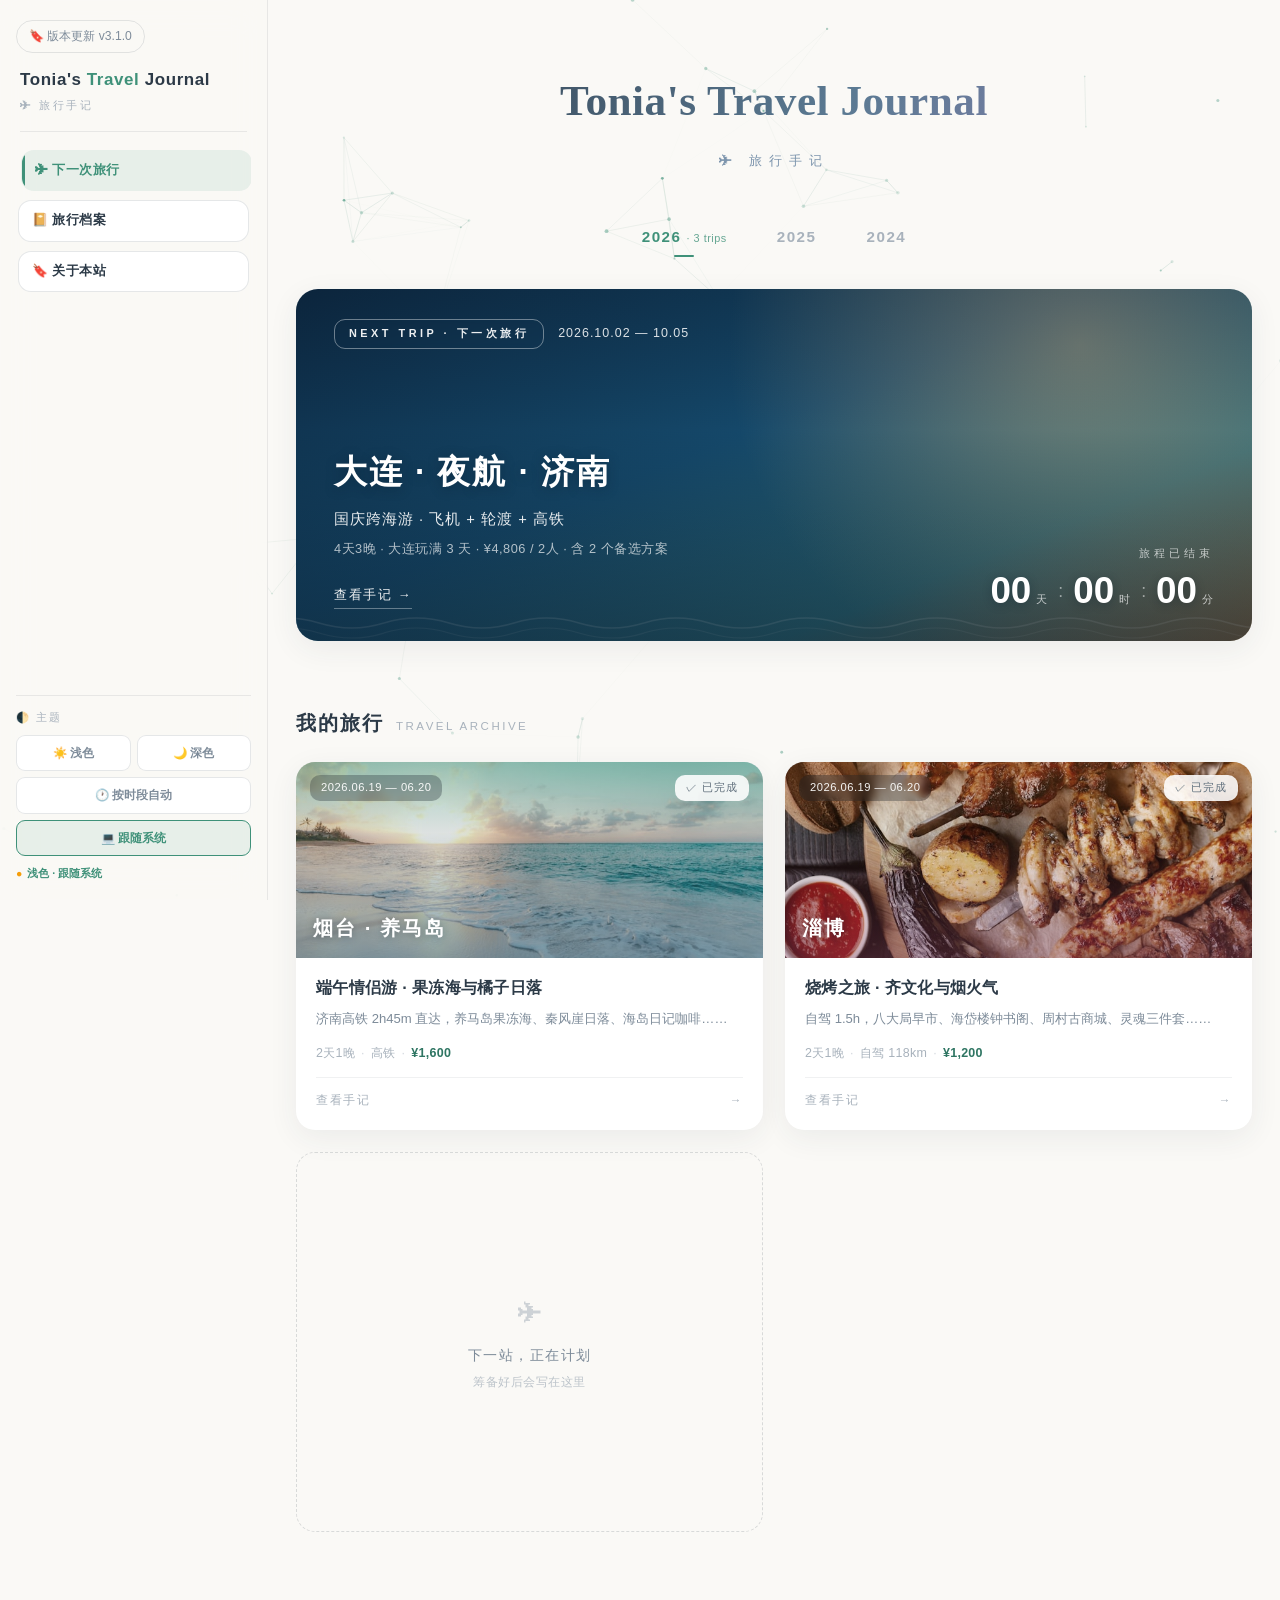
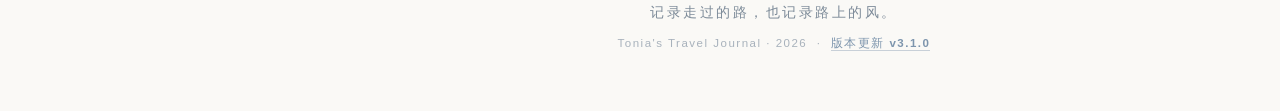
==== commit 81f3c4aa: "feat: 全站加载效果统一为纯中心扩散涟漪 - 加载遮罩重做：去掉百分比、文案、进度条、跳动圆点，只保留一圈从中心向外扩散的涟漪 - 全屏覆盖底盘改用主题变量 var(--bg)，深浅色与各页配色自" ====
--- a/index.html
+++ b/index.html
@@ -84,27 +84,7 @@
 body{animation:pageEnter .6s ease-out}
 @keyframes pageEnter{from{opacity:0}to{opacity:1}}
 
-/* 页面过渡遮罩 */
-#page-transition{
-    position:fixed;inset:0;z-index:9999;
-    background:radial-gradient(circle at center,rgba(228,240,234,.94),rgba(226,222,238,.96));
-    pointer-events:none;opacity:0;transition:opacity .35s ease;
-    display:flex;align-items:center;justify-content:center;
-}
-#page-transition.active{opacity:1}
-#page-transition .ripple{
-    width:0;height:0;border-radius:50%;
-    background:rgba(255,255,255,.4);
-    position:absolute;top:50%;left:50%;transform:translate(-50%,-50%);
-    transition:width .45s cubic-bezier(.26,.53,.74,.98),height .45s cubic-bezier(.26,.53,.74,.98);
-}
-#page-transition.active .ripple{width:120vmax;height:120vmax}
-#page-transition .loading-dots{position:relative;z-index:1;display:flex;gap:9px}
-#page-transition .dot{width:8px;height:8px;border-radius:50%;background:#fff;animation:dotBounce 1.2s ease-in-out infinite}
-#page-transition .dot:nth-child(1){animation-delay:0s;background:var(--teal)}
-#page-transition .dot:nth-child(2){animation-delay:.15s;background:var(--lav)}
-#page-transition .dot:nth-child(3){animation-delay:.3s;background:var(--teal)}
-@keyframes dotBounce{0%,80%,100%{transform:translateY(0)}40%{transform:translateY(-12px)}}
+/* 页面过渡已统一到共享资产的 #loader（纯中心扩散涟漪），此处不再单独实现 */
 
 /* 背景粒子层由 assets/ui.css 的 #fx 提供（全站统一） */
 
@@ -296,9 +276,6 @@
 [data-theme="dark"] .card-status.past{background:rgba(45,50,58,.9);color:#b9b5ad}
 [data-theme="dark"] .archive-card.past .card-media i{filter:saturate(.6) brightness(.8)}
 [data-theme="dark"] .footer .f-meta a{border-bottom-color:rgba(143,163,184,.35)}
-[data-theme="dark"] #page-transition{
-    background:radial-gradient(circle at center,rgba(24,42,36,.95),rgba(30,28,40,.97));
-}
 [data-theme="dark"] .next-trip{box-shadow:0 8px 30px rgba(0,0,0,.45)}
 [data-theme="dark"] .next-trip:hover{box-shadow:0 14px 44px rgba(0,0,0,.6)}
 
@@ -334,11 +311,7 @@
 <body>
 
 <canvas id="fx"></canvas>
-<div id="loader"
-     data-title="TONIA'S TRAVEL JOURNAL"
-     data-sub="✈ 旅行手记"
-     data-hints="正在打开手账…|整理旅行档案…|接入实时天气…|校准出发倒计时…|就绪"></div>
-<div id="page-transition"><div class="ripple"></div><div class="loading-dots"><div class="dot"></div><div class="dot"></div><div class="dot"></div></div></div>
+<div id="loader"></div>
 
 <div class="app">
 
@@ -543,21 +516,13 @@
     });
 })();
 
-// ========== 页面过渡动画 ==========
-var transition=document.getElementById('page-transition');
+// ========== 页面跳转：统一走共享资产的涟漪离场效果 ==========
+// 入场与离场共用同一套视觉（#loader 的中心扩散涟漪），不再有第二套过渡
 function navigateTo(e,url){
-    e.preventDefault();
-    transition.classList.add('active');
-    setTimeout(function(){window.location.href=url},350);
+    if(e&&e.preventDefault)e.preventDefault();
+    if(window.TG&&TG.exitTo){TG.exitTo(url);}else{window.location.href=url;}
     return false;
 }
-// 从子页面返回时检测 referrer
-(function(){
-    if(document.referrer&&(document.referrer.includes('yantai')||document.referrer.includes('zibo')||document.referrer.includes('dalian'))){
-        transition.classList.add('active');
-        setTimeout(function(){transition.classList.remove('active')},100);
-    }
-})();
 
 // ========== NEXT TRIP 倒计时（天 / 时 / 分） ==========
 (function(){
--- a/assets/ui.css
+++ b/assets/ui.css
@@ -112,39 +112,57 @@
 /* ══════════════ 粒子画布（全屏背景，canvas#fx） ══════════════ */
 #fx{position:fixed;inset:0;width:100%;height:100%;z-index:0;pointer-events:none;display:block}
 
-/* ══════════════ 加载遮罩 ══════════════ */
+/* ══════════════ 加载遮罩（全站唯一 · 纯中心扩散涟漪） ══════════════
+   无百分比、无文字、无进度条、无跳点 —— 只有一圈从中心向外扩散的涟漪。
+   入场：底盘即满屏覆盖（不闪内容），涟漪在中心循环扩散。
+   离场：底盘由中心扩散到满屏（翻页感），到达后跳转。
+   ────────────────────────────────────────────────────────────── */
 #loader{
-    position:fixed;inset:0;z-index:9000;display:flex;flex-direction:column;
-    align-items:center;justify-content:center;gap:26px;
-    background:radial-gradient(ellipse at 50% 34%,#12304d 0%,#0a1d2f 52%,#060f1a 100%);
-    transition:opacity .6s ease,visibility .6s ease;
+    position:fixed;inset:0;z-index:9000;overflow:hidden;
+    display:grid;place-items:center;pointer-events:none;
+    transition:opacity .42s ease,visibility .42s ease;
 }
 #loader.done{opacity:0;visibility:hidden}
-.ld-mark{position:relative;width:88px;height:88px;display:grid;place-items:center}
-.ld-ring{position:absolute;inset:0;border-radius:50%;border:2px solid rgba(255,255,255,.09)}
-.ld-ring.arc{
-    border-color:transparent;border-top-color:#38bdf8;border-right-color:#38bdf8;
-    animation:ldSpin 1.05s cubic-bezier(.5,.15,.5,.85) infinite;
-}
-.ld-ring.arc2{
-    inset:11px;border-color:transparent;border-bottom-color:#7dd3fc;
-    animation:ldSpin 1.5s linear infinite reverse;opacity:.7;
-}
-@keyframes ldSpin{to{transform:rotate(360deg)}}
-.ld-pct{font-size:1.02rem;font-weight:800;color:#e6f3ff;font-variant-numeric:tabular-nums;letter-spacing:.5px}
-.ld-title{
-    font-size:.9rem;letter-spacing:5px;color:rgba(226,240,255,.82);font-weight:600;
-    text-align:center;padding:0 24px;
-}
-.ld-sub{font-size:.7rem;letter-spacing:2.5px;color:rgba(160,196,228,.6);margin-top:-16px}
-.ld-bar{width:min(300px,60vw);height:3px;border-radius:2px;background:rgba(255,255,255,.1);overflow:hidden}
-.ld-bar i{
-    display:block;height:100%;width:0;border-radius:2px;
-    background:linear-gradient(90deg,#0ea5e9,#38bdf8 55%,#a5e8ff);
-    box-shadow:0 0 12px rgba(56,189,248,.7);
-    transition:width .32s cubic-bezier(.3,.8,.4,1);
-}
-.ld-hint{font-size:.7rem;color:rgba(150,186,216,.55);letter-spacing:1px;height:1em}
+#loader.done .ld-wave{animation:none}
+
+/* 覆盖底盘 */
+#loader .ld-disc{
+    position:absolute;top:50%;left:50%;
+    width:170vmax;height:170vmax;border-radius:50%;
+    transform:translate(-50%,-50%) scale(1);
+    background:var(--bg);
+}
+/* 离场：先把底盘缩到 0（无过渡，避免看到"先缩小"的错觉） */
+#loader.leaving{
+    opacity:1;visibility:visible;transition:none;   /* 立即实心，不要先淡入一次 */
+}
+#loader.leaving .ld-disc{
+    transform:translate(-50%,-50%) scale(0);
+    transition:none;
+}
+/* 再扩散到满屏（时长与 ui.js 里的跳转延时对齐） */
+#loader.leaving.grow .ld-disc{
+    transform:translate(-50%,-50%) scale(1);
+    transition:transform .56s cubic-bezier(.32,.72,.24,1);
+}
+
+/* 向外扩散的涟漪环（三圈错峰）
+   用 width/height 而非 transform:scale —— scale 会把 2px 描边等比放大到十几像素，
+   这里保证环在任何半径下都保持同一粗细 */
+#loader .ld-wave{
+    position:absolute;top:50%;left:50%;
+    width:26px;height:26px;box-sizing:border-box;
+    border-radius:50%;border:2px solid var(--accent);
+    transform:translate(-50%,-50%);
+    opacity:0;animation:ldWave 1.7s cubic-bezier(.2,.55,.3,1) infinite;
+}
+#loader .ld-wave + .ld-wave{animation-delay:.57s}
+#loader .ld-wave + .ld-wave + .ld-wave{animation-delay:1.14s}
+@keyframes ldWave{
+    0%  {width:26px;height:26px;opacity:.55}
+    60% {opacity:.14}
+    100%{width:820px;height:820px;opacity:0}
+}
 
 /* 首屏内容入场 */
 .stage-in{animation:stageIn .62s cubic-bezier(.22,.86,.34,1) both}
